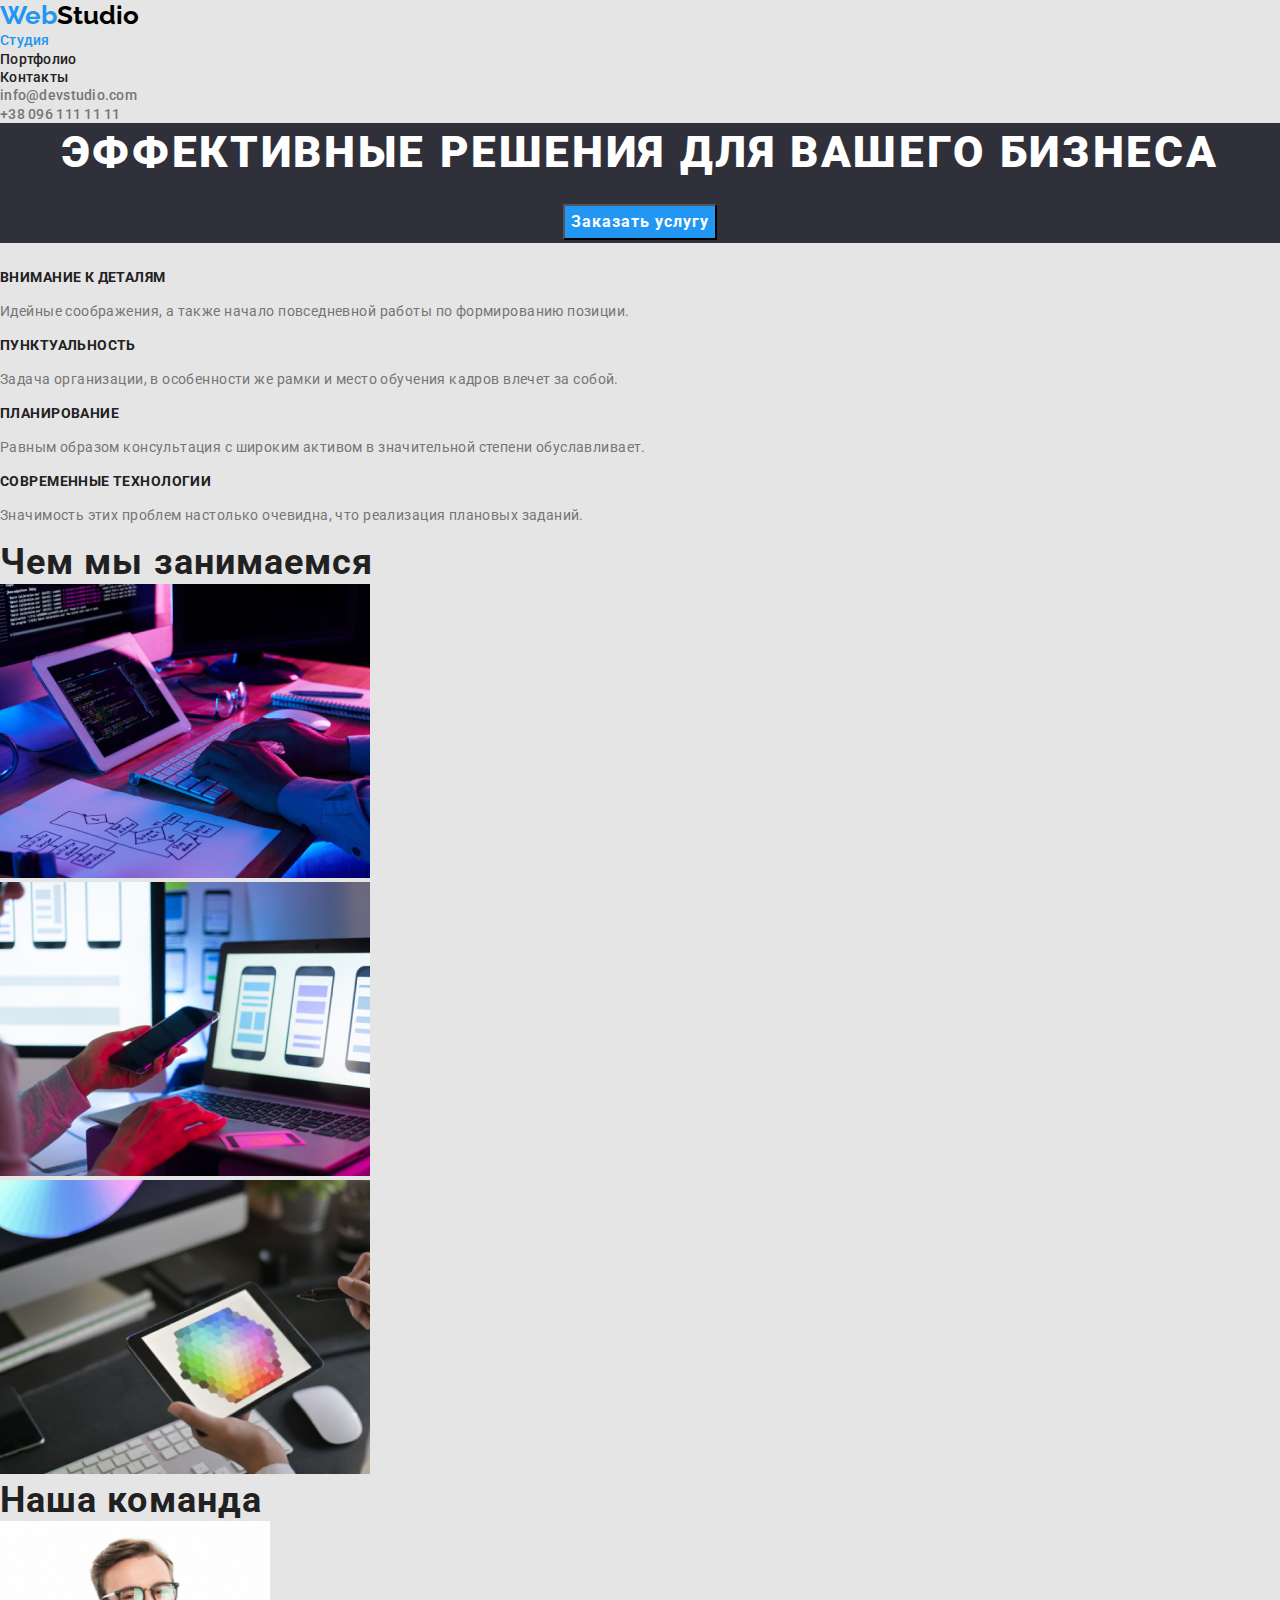
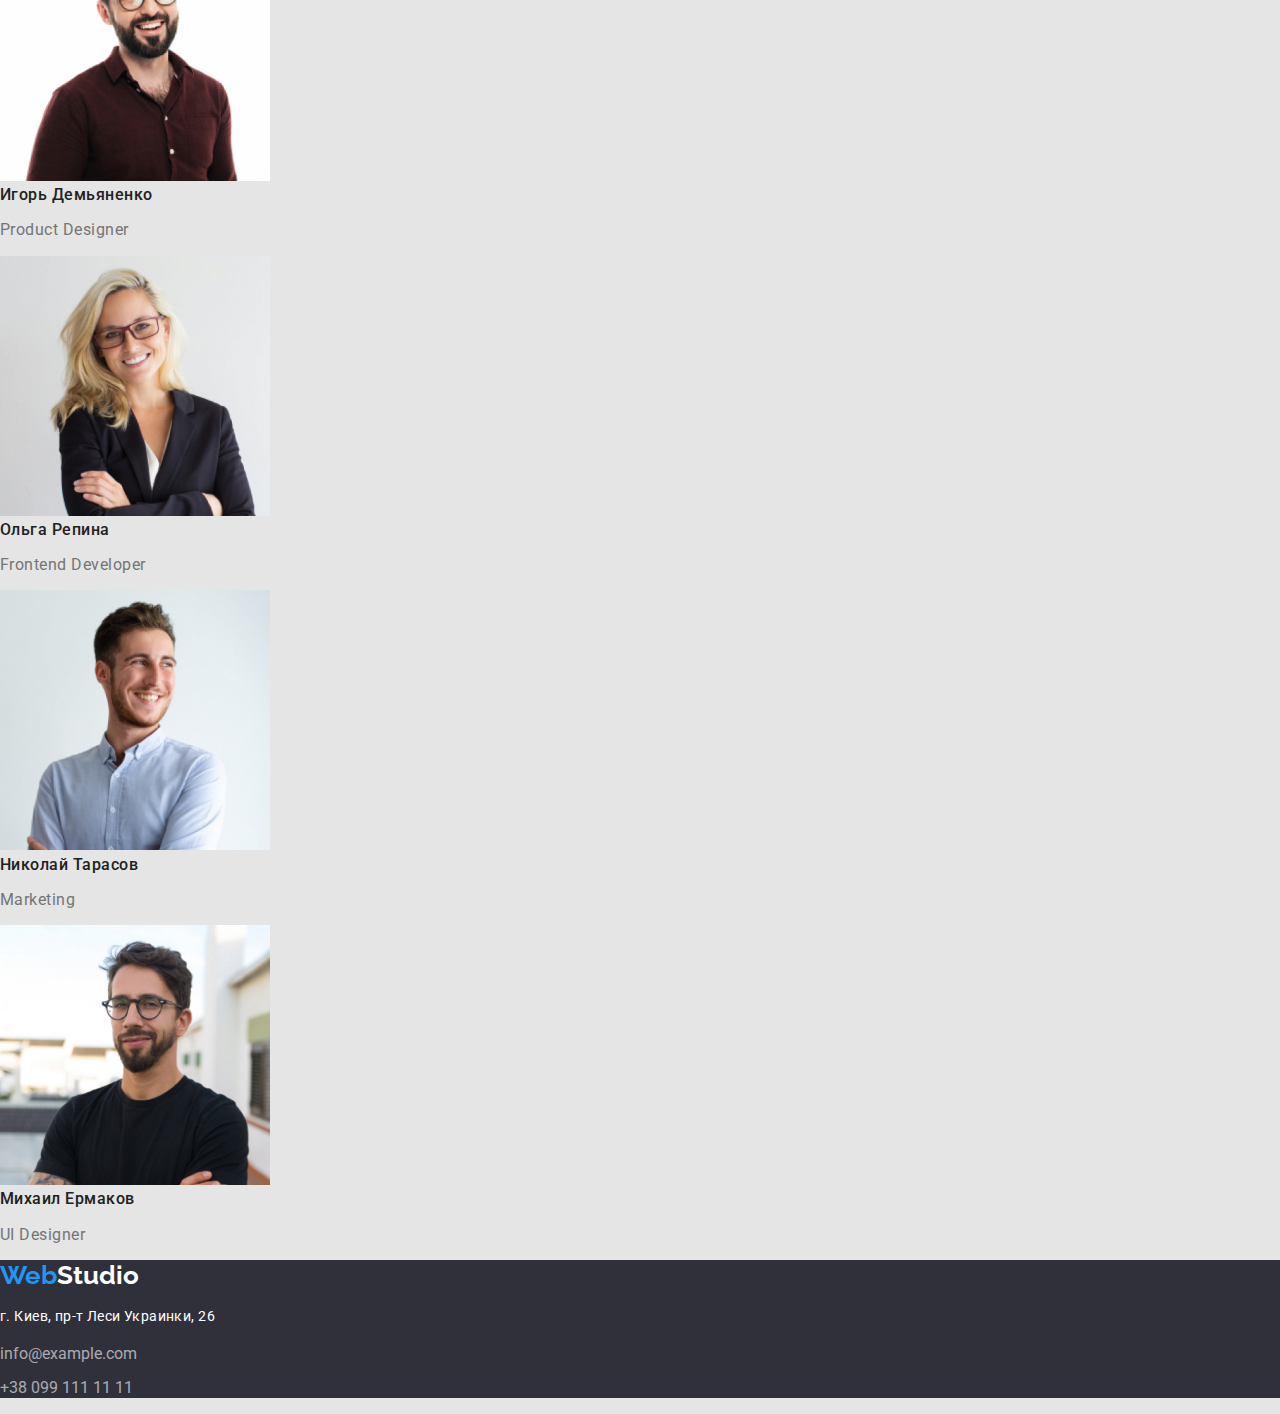
==== index.html @ 3e2ff29d "3-rd_task_start" ====
<!DOCTYPE html>
<html lang="ru">
<head>
    <meta charset="UTF-8">
    <meta name="viewport" content="width=device-width, initial-scale=1.0">
    <title>Студия</title>
    <link rel="stylesheet" href="https://cdnjs.cloudflare.com/ajax/libs/modern-normalize/1.0.0/modern-normalize.min.css">   
    <link rel="stylesheet" href="./css/style.css">
    <link rel="preconnect" href="https://fonts.gstatic.com">
    <link href="https://fonts.googleapis.com/css2?family=Raleway:wght@700&family=Roboto:wght@400;500;700;900&display=swap" rel="stylesheet">
</head>
<body>
    <header>
        <nav>
            <a  href="./index.html" class="icon">
                <span class="logo">Web</span>Studio
            </a>
            <ul class="nav">
                <li><a class="nav-link current" href="./index.html">Студия</a></li>
                <li><a class="nav-link" href="./portfolio.html">Портфолио</a></li>
                <li><a class="nav-link" href="">Контакты</a></li>
            </ul>
        </nav>
        <ul >
            <li><a class="contacts" href="mailto:info@devstudio.com">info@devstudio.com</a></li>    
            <li><a class="contacts" href="tel:+380961111111">+38 096 111 11 11</a></li>     
        </ul>
    </header>
    <div>
        <section class="hero">
            <h1 class="title-hero">Эффективные решения для вашего бизнеса</h1>
            <button class="button">Заказать услугу</button>
        </section>
    </div>
    <section>
        <!--Наши преимущества-->
        <h2 class="visually-hidden">Наши преимущества</h2>
        <ul>
            <li>
                <h3 class="head-advantages">Внимание к деталям</h3>
                <p class="advantages"> Идейные соображения, а также начало повседневной работы по формированию позиции.</p>
            </li>
            <li>
                <h3 class="head-advantages">Пунктуальность</h3>
                <p class="advantages">Задача организации, в особенности же рамки и место обучения кадров влечет за собой.</p>
            </li>
            <li>
                <h3 class="head-advantages">Планирование</h3>
                <p class="advantages">Равным образом консультация с широким активом в значительной степени обуславливает.</p>
            </li>
            <li>
                <h3 class="head-advantages">Современные технологии</h3>
                <p class="advantages">Значимость этих проблем настолько очевидна, что реализация плановых заданий.</p>
            </li>
        </ul>
    </section>
    <section>
        <h2 class="section-title">Чем мы занимаемся</h2>
        <ul>
            <li>
                <img src="./img/box-1.png" alt="Человек пишет программу на планшете" width="370"/>
            </li>
            <li>
                <img src="./img/box-2.png" alt="Работа с телефоном и планшетом" width="370"/>
            </li>
            <li>
                <img src="./img/box-3.png" alt="Человек выбирает нужный цвет на планшете" width="370"/>
            </li>
        </ul>
    </section>
    <section>
        <h2 class="section-title">Наша команда</h2>
            <ul>
                <li>
                    <img src="./img/team-card-1.jpg" alt="Фото мужчины" width="270"/>  
                    <h3 class="employee-name">Игорь Демьяненко</h3>
                    <p class="employee-job" lang="en">Product Designer</p>     
                </li>
                <li>
                    <img src="./img/team-card-2.jpg" alt="Фото женщины" width="270"/>  
                    <h3 class="employee-name">Ольга Репина</h3>
                    <p class="employee-job" lang="en">Frontend Developer</p>     
                </li>
                <li>
                    <img src="./img/team-card-3.jpg" alt="Фото мужчины" width="270"/>  
                    <h3 class="employee-name">Николай Тарасов</h3>
                    <p class="employee-job" lang="en">Marketing</p>     
                </li>
                <li>
                    <img src="./img/team-card-4.jpg" alt="Фото мужчины" width="270"/>  
                    <h3 class="employee-name">Михаил Ермаков</h3>
                    <p class="employee-job" lang="en">UI Designer</p>     
                </li>
            </ul>
    </section>
    <footer>
        <a  href="./index.html" class="icon">
            <span class="logo">Web</span>Studio
        </a>
        <address>
            <p class="address">г. Киев, пр-т Леси Украинки, 26 </p>
            <p class="footer-contacts">info@example.com</p>
            <p class="footer-contacts">+38 099 111 11 11 </p>
        </address>
    </footer>
</body> 
</html>
---- css/style.css ----
:root {
--primary-text-color: #757575;
--secondary-text-color: #212121;
--primary-background-color: #E5E5E5;
--secondary-background-color: #2F303A;
--accent-color: #2196F3;
--button-color: #fff;   
--icon-color: #000; 
}
body {
    background-color: var(--primary-background-color);
    color: var(--primary-text-color);
    font-family: 'Roboto', sans-serif;
}
a {
    text-decoration: none;
}
ul {
    list-style-type: none;
    margin: 0;
    padding-left: 0;
}
h1, h2, h3, h4, h5 {
    margin: 0;
}
.nav-link {
    font-family: Roboto;
    font-size: 14px;
    font-weight: 500;
    line-height: 1.14;
    letter-spacing: 0.02em;
    color: var(--secondary-text-color);
    
}

.nav .current {
    color: var(--accent-color);
}
.nav-link:hover, .contacts:hover, 
.nav-link:focus, .contacts:focus{
    color: var(--accent-color);
}
.icon {
    font-family: Raleway, sans-serif;;
    font-size: 26px;
    font-weight: 700;
    line-height: 1.2;
    color: var(--icon-color);
}
footer > .icon {
    color: var(--button-color);
}
footer {
    background-color: var(--secondary-background-color);
}

.logo {
    color: var(--accent-color);
}
.contacts {
    font-family: Roboto;
    font-size: 14px;   
    font-weight: 500;
    line-height: 1.14;
    letter-spacing: 0.02em;
    color: var(--primary-text-color);
}
.hero {
    background-color: var(--secondary-background-color);
    text-transform: uppercase;
    font-size: 44px;
    font-weight: 900;
    line-height: 1.36;
    letter-spacing: 0.06em;
    color: var(--button-color);
    text-align: center;
}
.title-hero {
    font-size: 44px;
    font-weight: 900;   
}
.button {
    background-color: var(--accent-color);
    font-size: 16px;
    font-weight: 700;
    line-height: 1.9;
    letter-spacing: 0.06em;
    text-align: center;
    color: var(--button-color);
}
.advantages {
    font-size: 14px;
    font-weight: 400;
    line-height: 1.7;
    letter-spacing: 0.03em;
}
.head-advantages {
    font-size: 14px;
    font-weight: 700;
    line-height: 1.14;
    letter-spacing: 0.03em;
    color: var(--secondary-text-color);
    text-transform: uppercase;
}
.section-title {
    font-size: 36px;
    font-weight: 700;
    line-height: 1.17;
    letter-spacing: 0.03em;
    color: var(--secondary-text-color);
}
.employee-name {
    font-size: 16px;
    font-weight: 500;
    line-height: 1.2;
    letter-spacing: 0.03em;
    color: var(--secondary-text-color);
}
.employee-job {
    font-size: 16px;
    line-height: 1.2;
    letter-spacing: 0.03em;
}
.address {
    font-size: 14px;
    font-weight: 400;
    font-style: normal;
    line-height: 1.7;
    letter-spacing: 0.03em;
    color: var(--button-color);
}
.footer-contacts {
    font-style: normal;
    color: rgba(255,255,255,0.6); 
}
.visually-hidden {
    visibility: hidden;
}
.button-filter {
    font-family: inherit;
    color: var(--secondary-text-color);
    background-color: var(--primary-background-color);
}
.button-filter:hover,
.button-filter:focus {
    background-color: var(--accent-color);
    color: var(--button-color);
}
.projects {
    font-size: 18px;
    font-weight: 700;
    line-height: 2;
    letter-spacing: 0.06em;
    text-align: left;
    color: var(--secondary-text-color);
}
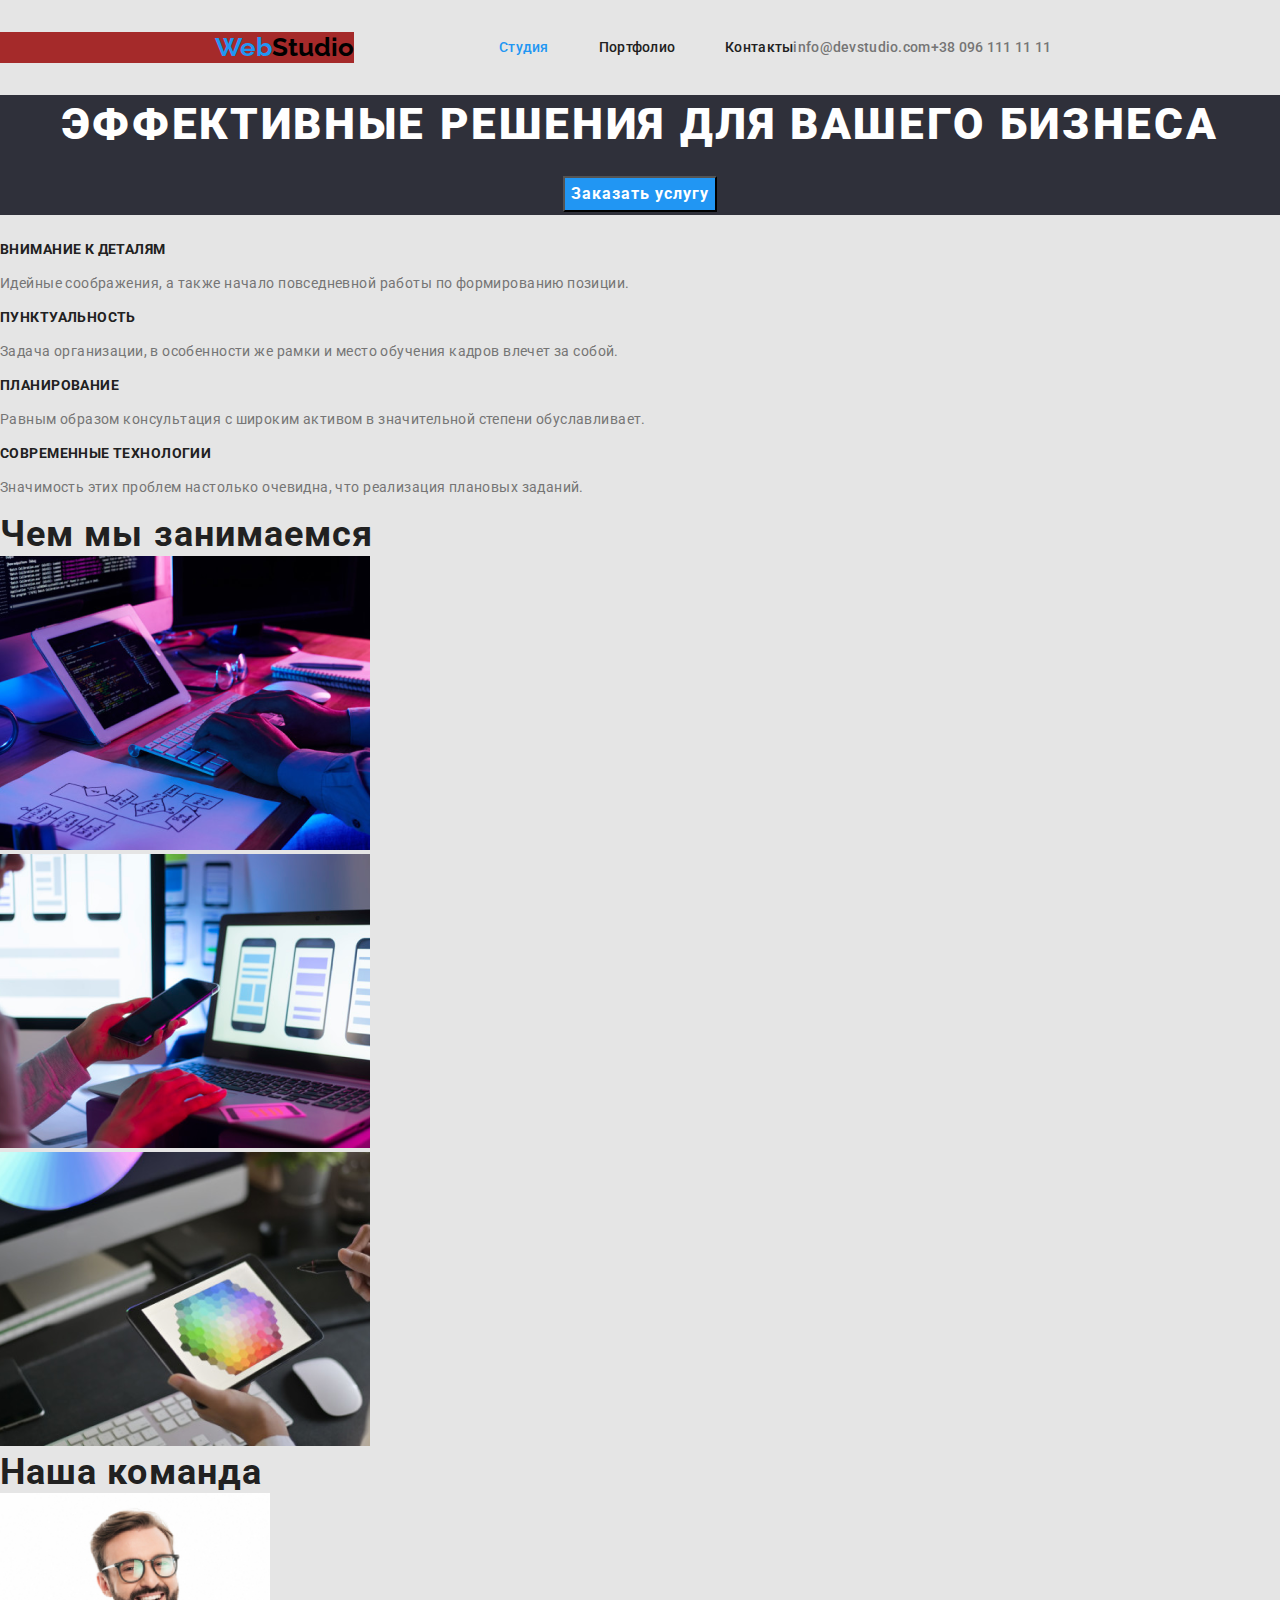
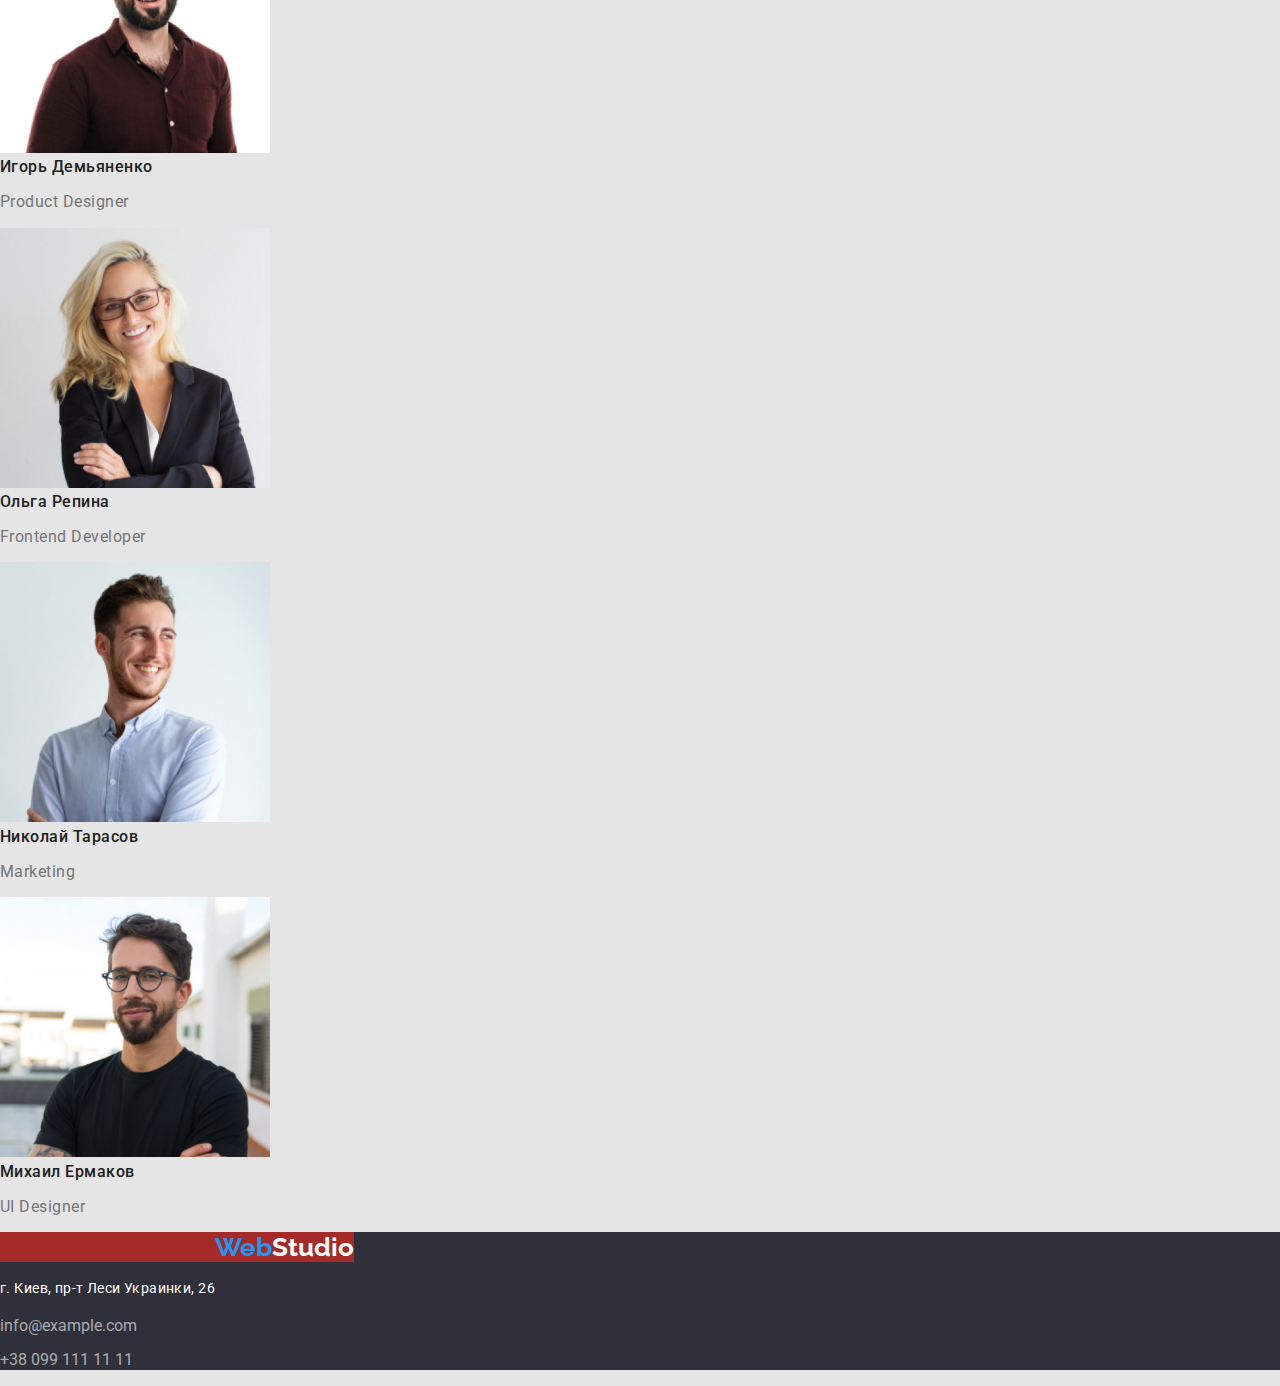
==== commit 0008b859: "it is late" ====
--- a/index.html
+++ b/index.html
@@ -10,28 +10,27 @@
     <link href="https://fonts.googleapis.com/css2?family=Raleway:wght@700&family=Roboto:wght@400;500;700;900&display=swap" rel="stylesheet">
 </head>
 <body>
-    <header>
-        <nav>
-            <a  href="./index.html" class="icon">
-                <span class="logo">Web</span>Studio
-            </a>
-            <ul class="nav">
-                <li><a class="nav-link current" href="./index.html">Студия</a></li>
-                <li><a class="nav-link" href="./portfolio.html">Портфолио</a></li>
-                <li><a class="nav-link" href="">Контакты</a></li>
-            </ul>
-        </nav>
-        <ul >
-            <li><a class="contacts" href="mailto:info@devstudio.com">info@devstudio.com</a></li>    
-            <li><a class="contacts" href="tel:+380961111111">+38 096 111 11 11</a></li>     
-        </ul>
-    </header>
-    <div>
+        <header>
+            <div class="container">
+                <nav>
+                    <a  href="./index.html" class="icon">
+                        <span class="logo">Web</span>Studio</a>
+                    <ul class="nav">
+                        <li><a class="nav-link current" href="./index.html">Студия</a></li>
+                        <li><a class="nav-link" href="./portfolio.html">Портфолио</a></li>
+                        <li><a class="nav-link" href="">Контакты</a></li>
+                    </ul>
+                <ul class="contacts">
+                    <li><a class="contact" href="mailto:info@devstudio.com">info@devstudio.com</a></li>    
+                    <li><a class="contact" href="tel:+380961111111">+38 096 111 11 11</a></li>     
+                </ul>
+               </nav>
+            </div>
+        </header>
         <section class="hero">
             <h1 class="title-hero">Эффективные решения для вашего бизнеса</h1>
             <button class="button">Заказать услугу</button>
         </section>
-    </div>
     <section>
         <!--Наши преимущества-->
         <h2 class="visually-hidden">Наши преимущества</h2>
--- a/css/style.css
+++ b/css/style.css
@@ -20,8 +20,36 @@
     margin: 0;
     padding-left: 0;
 }
+li {
+    margin: 0;  
+    padding: 0;
+}
 h1, h2, h3, h4, h5 {
     margin: 0;
+}
+nav {
+    display: flex;
+}
+.nav {
+    display: flex;
+    align-items: center;
+}
+.container {
+    display: flex;
+    width: 1600px;
+}  
+header {
+    display: flex;
+    padding-top: 32px;
+    padding-bottom: 32px;
+    align-items: center;
+    width: 1600px;
+}
+.container .contacts {
+    display: flex;
+    justify-content: flex-end;
+    align-items: center;
+
 }
 .nav-link {
     font-family: Roboto;
@@ -29,10 +57,16 @@
     font-weight: 500;
     line-height: 1.14;
     letter-spacing: 0.02em;
-    color: var(--secondary-text-color);
+    color: var(--secondary-text-color); 
     
 }
-
+.nav>li:first-child {
+    margin-left: 145px;
+}
+
+.nav>li:not(first-child) {
+    margin-left: 50px;
+}
 .nav .current {
     color: var(--accent-color);
 }
@@ -46,7 +80,16 @@
     font-weight: 700;
     line-height: 1.2;
     color: var(--icon-color);
-}
+    padding: 0%;
+    margin: 0%;
+    background-color: brown;
+}  
+
+/*.contacts>li:last-child {
+    margin-right: 215px;
+    margin-left: 50px;
+}  
+*/
 footer > .icon {
     color: var(--button-color);
 }
@@ -55,9 +98,14 @@
 }
 
 .logo {
+    
     color: var(--accent-color);
-}
-.contacts {
+    margin-top: 25px;
+    margin-left: 215px;
+    margin-bottom: 24px;
+
+}
+.contact {
     font-family: Roboto;
     font-size: 14px;   
     font-weight: 500;
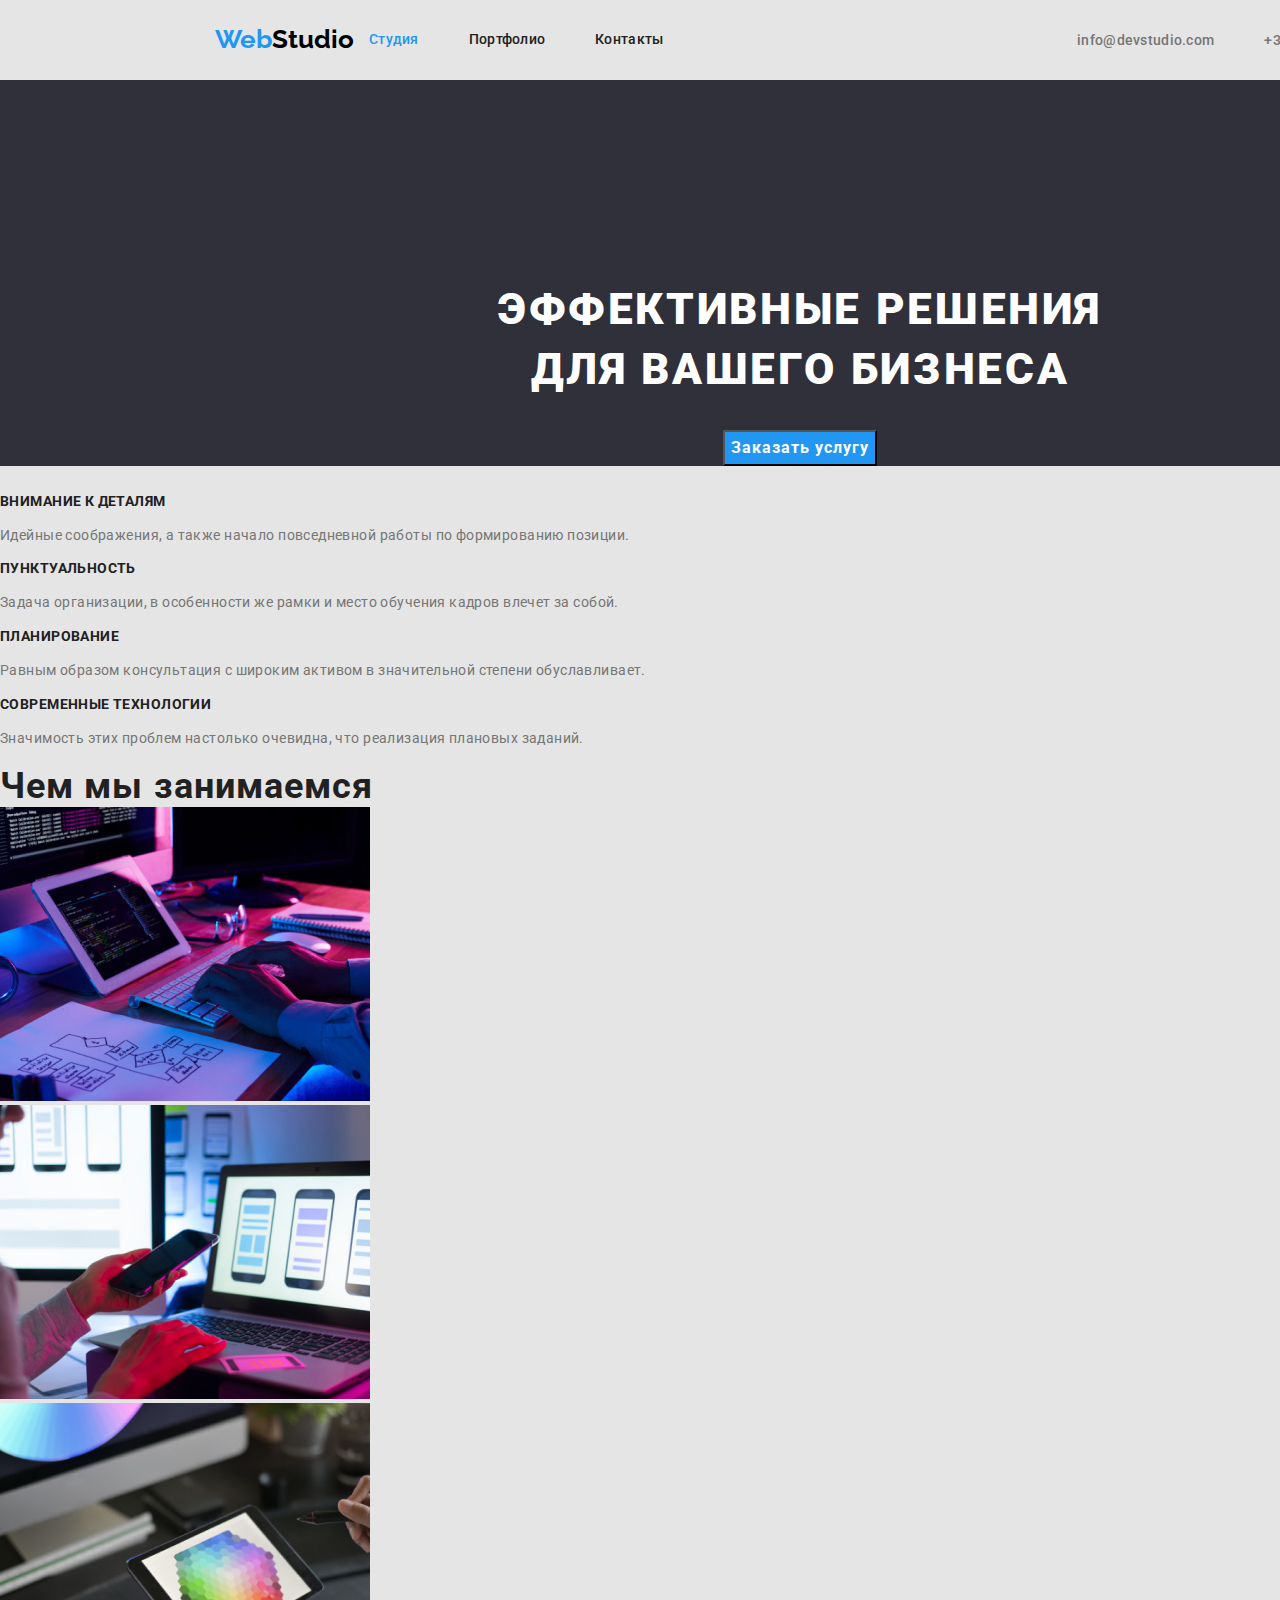
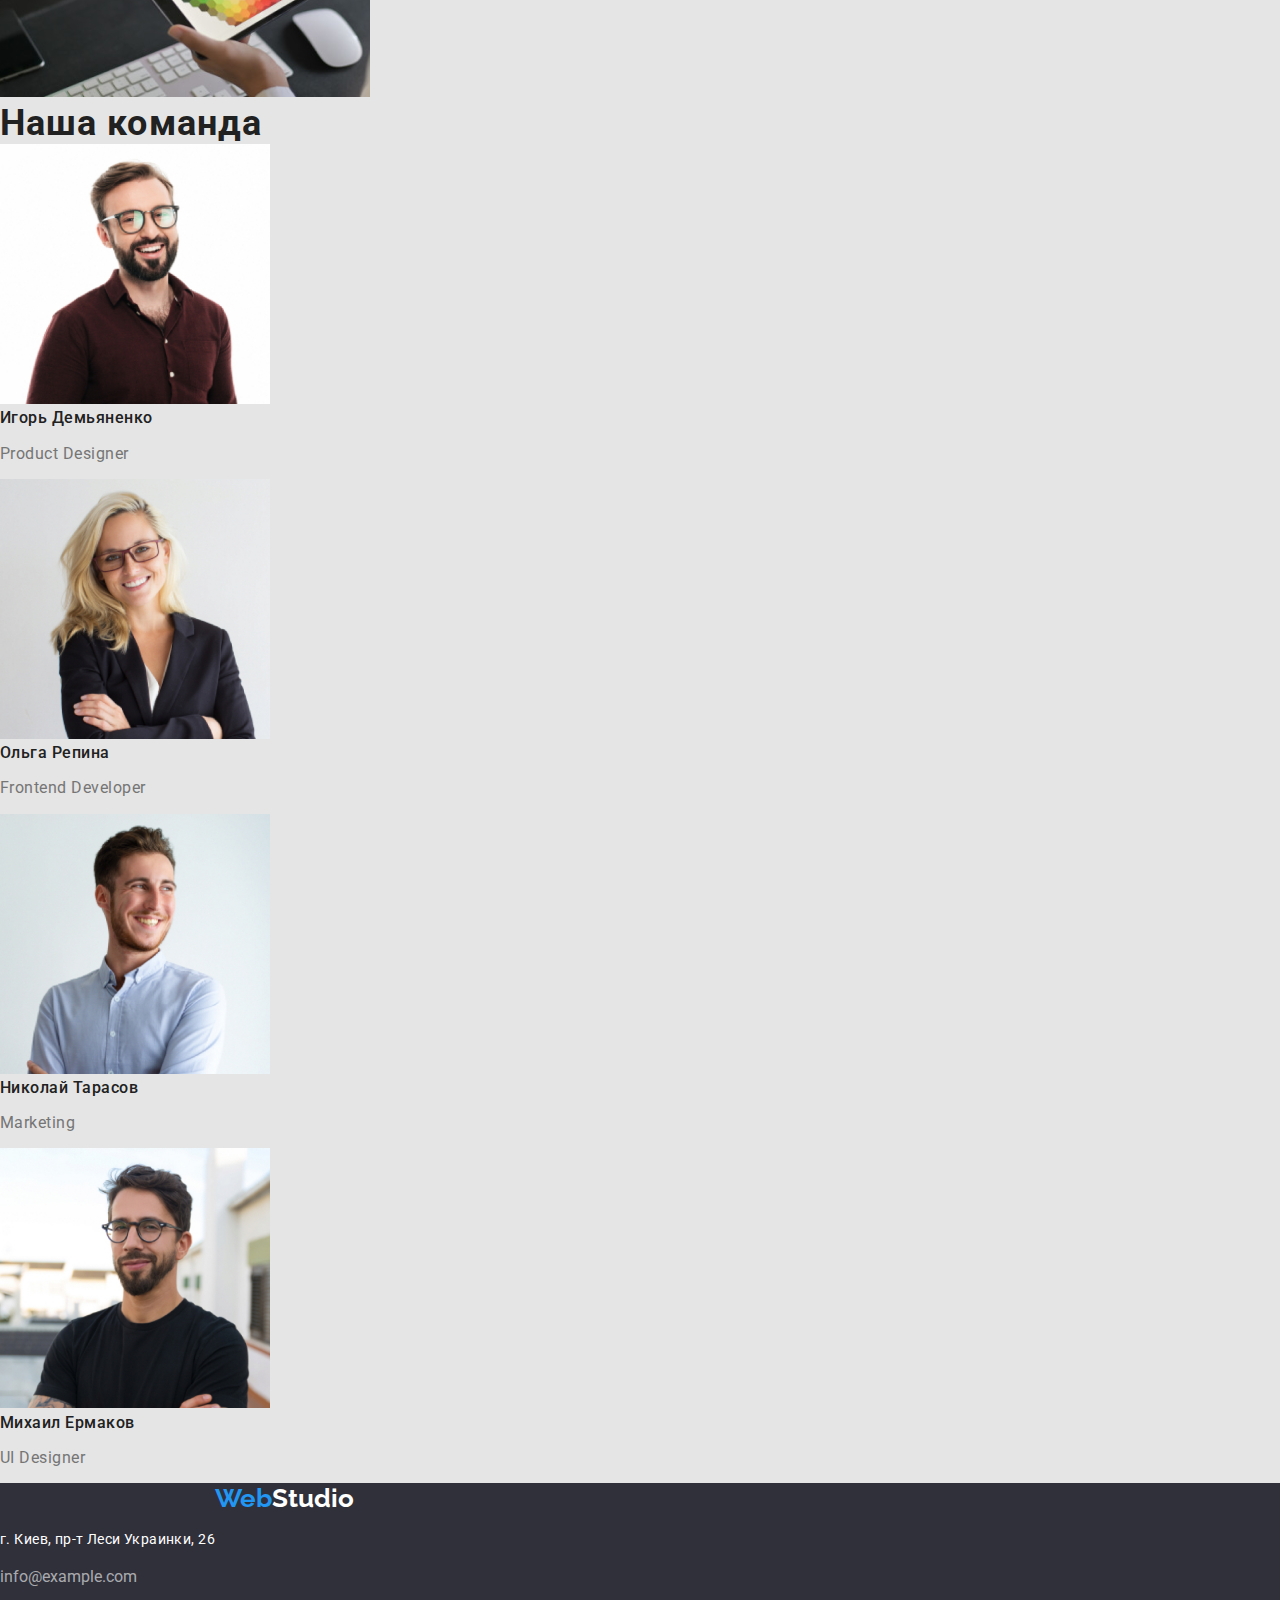
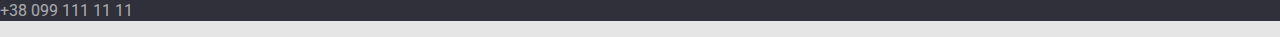
==== commit 5534260e: "sleep" ====
--- a/index.html
+++ b/index.html
@@ -20,15 +20,15 @@
                         <li><a class="nav-link" href="./portfolio.html">Портфолио</a></li>
                         <li><a class="nav-link" href="">Контакты</a></li>
                     </ul>
+                </nav>
                 <ul class="contacts">
                     <li><a class="contact" href="mailto:info@devstudio.com">info@devstudio.com</a></li>    
                     <li><a class="contact" href="tel:+380961111111">+38 096 111 11 11</a></li>     
                 </ul>
-               </nav>
             </div>
         </header>
         <section class="hero">
-            <h1 class="title-hero">Эффективные решения для вашего бизнеса</h1>
+            <h1 class="title-hero">Эффективные решения<br>для вашего бизнеса</h1>
             <button class="button">Заказать услугу</button>
         </section>
     <section>
--- a/css/style.css
+++ b/css/style.css
@@ -8,6 +8,7 @@
 --icon-color: #000; 
 }
 body {
+    width: 1600px;
     background-color: var(--primary-background-color);
     color: var(--primary-text-color);
     font-family: 'Roboto', sans-serif;
@@ -27,6 +28,12 @@
 h1, h2, h3, h4, h5 {
     margin: 0;
 }
+
+header {
+    display: flex;
+    align-items: center;
+    width: 1600px;
+}
 nav {
     display: flex;
 }
@@ -37,36 +44,33 @@
 .container {
     display: flex;
     width: 1600px;
+    align-items: center;
+    margin-right: 215px;
 }  
-header {
-    display: flex;
-    padding-top: 32px;
-    padding-bottom: 32px;
-    align-items: center;
-    width: 1600px;
-}
-.container .contacts {
-    display: flex;
-    justify-content: flex-end;
-    align-items: center;
-
+.contacts {
+    display: flex;
+    align-items: center;
+    margin-left: auto;
 }
 .nav-link {
+    display: flex;
     font-family: Roboto;
     font-size: 14px;
     font-weight: 500;
     line-height: 1.14;
     letter-spacing: 0.02em;
-    color: var(--secondary-text-color); 
-    
+    color: var(--secondary-text-color);
+    padding-top: 32px;
+    padding-bottom: 32px;
 }
 .nav>li:first-child {
-    margin-left: 145px;
+    margin-left: 15px;
 }
 
-.nav>li:not(first-child) {
+.nav>li:not(:first-child) {
     margin-left: 50px;
 }
+
 .nav .current {
     color: var(--accent-color);
 }
@@ -74,36 +78,21 @@
 .nav-link:focus, .contacts:focus{
     color: var(--accent-color);
 }
+.logo {
+    color: var(--accent-color);
+}
 .icon {
+    display: flex;
     font-family: Raleway, sans-serif;;
     font-size: 26px;
     font-weight: 700;
     line-height: 1.2;
     color: var(--icon-color);
-    padding: 0%;
-    margin: 0%;
-    background-color: brown;
+    align-items: center;
+    margin-left: 215px;
 }  
-
-/*.contacts>li:last-child {
-    margin-right: 215px;
+.contacts>li:last-child {
     margin-left: 50px;
-}  
-*/
-footer > .icon {
-    color: var(--button-color);
-}
-footer {
-    background-color: var(--secondary-background-color);
-}
-
-.logo {
-    
-    color: var(--accent-color);
-    margin-top: 25px;
-    margin-left: 215px;
-    margin-bottom: 24px;
-
 }
 .contact {
     font-family: Roboto;
@@ -121,13 +110,22 @@
     line-height: 1.36;
     letter-spacing: 0.06em;
     color: var(--button-color);
-    text-align: center;
+    /* text-align: center; */
 }
 .title-hero {
     font-size: 44px;
-    font-weight: 900;   
+    font-weight: 900;
+    text-align: center;
+    /* width: 696px; */
+    padding-top: 200px;
+    padding-bottom: 30px;
+    
+}
+button {
+    text-align: center;
 }
 .button {
+    display: block;
     background-color: var(--accent-color);
     font-size: 16px;
     font-weight: 700;
@@ -135,6 +133,7 @@
     letter-spacing: 0.06em;
     text-align: center;
     color: var(--button-color);
+    margin:0 auto;
 }
 .advantages {
     font-size: 14px;
@@ -201,4 +200,10 @@
     letter-spacing: 0.06em;
     text-align: left;
     color: var(--secondary-text-color);
+}
+footer > .icon {
+    color: var(--button-color);
+}
+footer {
+    background-color: var(--secondary-background-color);
 }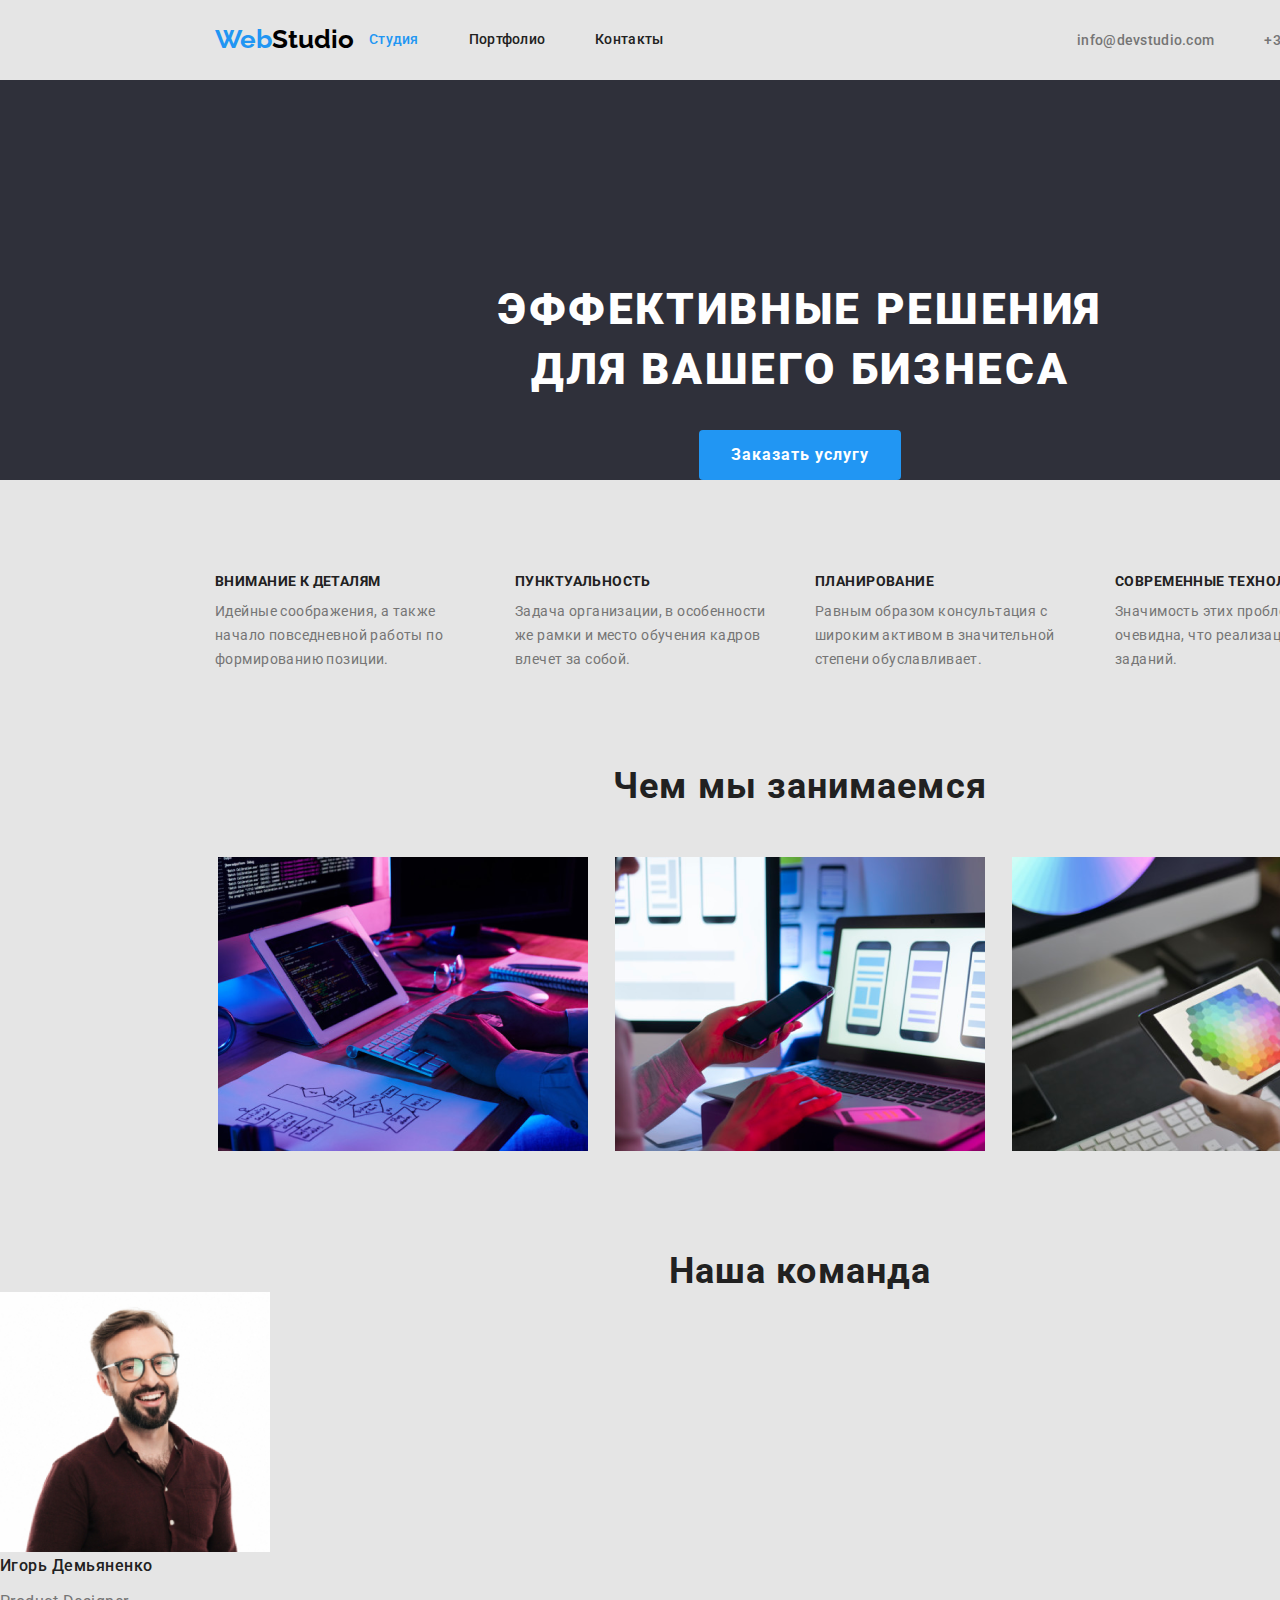
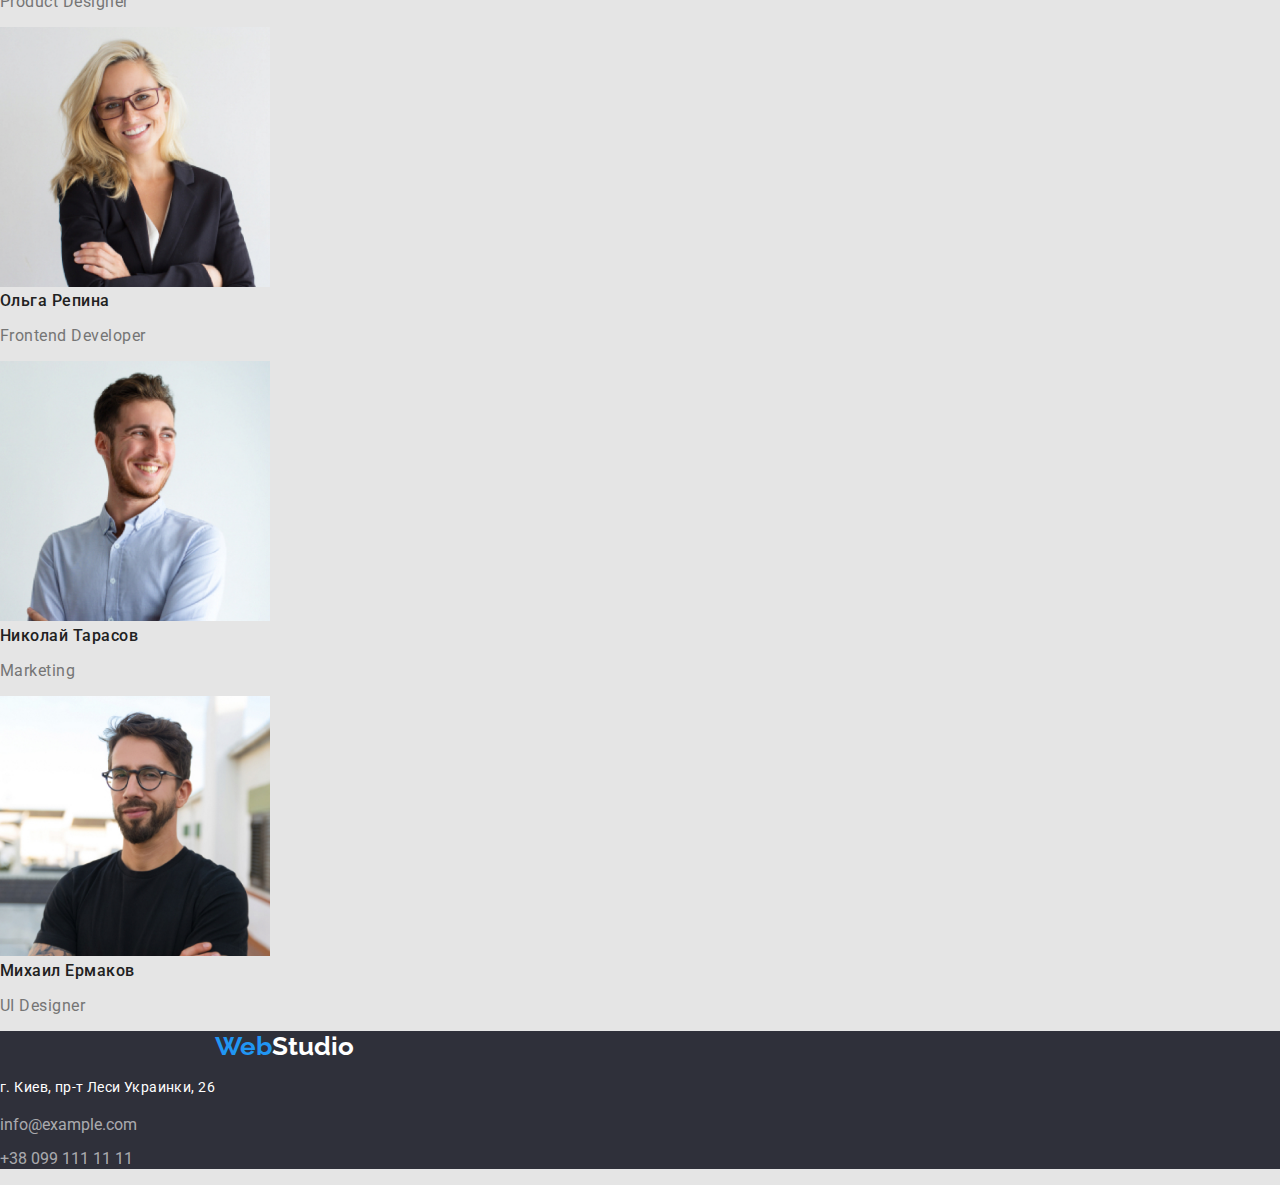
==== commit 23b1b67e: "sleep-again" ====
--- a/index.html
+++ b/index.html
@@ -34,20 +34,20 @@
     <section>
         <!--Наши преимущества-->
         <h2 class="visually-hidden">Наши преимущества</h2>
-        <ul>
-            <li>
+        <ul class="list-advantages">
+            <li class="desc-advantages">
                 <h3 class="head-advantages">Внимание к деталям</h3>
                 <p class="advantages"> Идейные соображения, а также начало повседневной работы по формированию позиции.</p>
             </li>
-            <li>
+            <li class="desc-advantages">
                 <h3 class="head-advantages">Пунктуальность</h3>
                 <p class="advantages">Задача организации, в особенности же рамки и место обучения кадров влечет за собой.</p>
             </li>
-            <li>
+            <li class="desc-advantages">
                 <h3 class="head-advantages">Планирование</h3>
                 <p class="advantages">Равным образом консультация с широким активом в значительной степени обуславливает.</p>
             </li>
-            <li>
+            <li class="desc-advantages">
                 <h3 class="head-advantages">Современные технологии</h3>
                 <p class="advantages">Значимость этих проблем настолько очевидна, что реализация плановых заданий.</p>
             </li>
@@ -55,7 +55,7 @@
     </section>
     <section>
         <h2 class="section-title">Чем мы занимаемся</h2>
-        <ul>
+        <ul class="list-work">
             <li>
                 <img src="./img/box-1.png" alt="Человек пишет программу на планшете" width="370"/>
             </li>
--- a/css/style.css
+++ b/css/style.css
@@ -70,7 +70,6 @@
 .nav>li:not(:first-child) {
     margin-left: 50px;
 }
-
 .nav .current {
     color: var(--accent-color);
 }
@@ -121,9 +120,9 @@
     padding-bottom: 30px;
     
 }
-button {
-    text-align: center;
-}
+/* button {
+    text-align: center;
+} */
 .button {
     display: block;
     background-color: var(--accent-color);
@@ -134,14 +133,29 @@
     text-align: center;
     color: var(--button-color);
     margin:0 auto;
+    padding: 10px 32px;
+    border: 2px;
+    border-radius: 4px;
+}
+.list-advantages {
+    display: flex;
+    margin-top: 94px;
+    margin-left:  215px;
+    /* justify-content: center; */
+}
+.desc-advantages {
+    padding-bottom: 0;
 }
 .advantages {
     font-size: 14px;
     font-weight: 400;
     line-height: 1.7;
     letter-spacing: 0.03em;
+    width: 270px;
+    margin: 0;
 }
 .head-advantages {
+    margin-bottom: 10px;
     font-size: 14px;
     font-weight: 700;
     line-height: 1.14;
@@ -149,12 +163,29 @@
     color: var(--secondary-text-color);
     text-transform: uppercase;
 }
+.list-advantages>li:not(:last-child) {
+    margin-right: 30px;
+}
+
 .section-title {
     font-size: 36px;
     font-weight: 700;
     line-height: 1.17;
     letter-spacing: 0.03em;
     color: var(--secondary-text-color);
+    text-align: center;
+    margin-top: 94px;
+}
+.list-work {
+    display: flex;
+    justify-content: center;
+    margin-top: 50px;
+}
+.list-work>li {
+    margin-right: 27px;
+}
+.list-work :last-child {
+    margin-right: 0;
 }
 .employee-name {
     font-size: 16px;
@@ -182,6 +213,7 @@
 }
 .visually-hidden {
     visibility: hidden;
+    height: 0;
 }
 .button-filter {
     font-family: inherit;
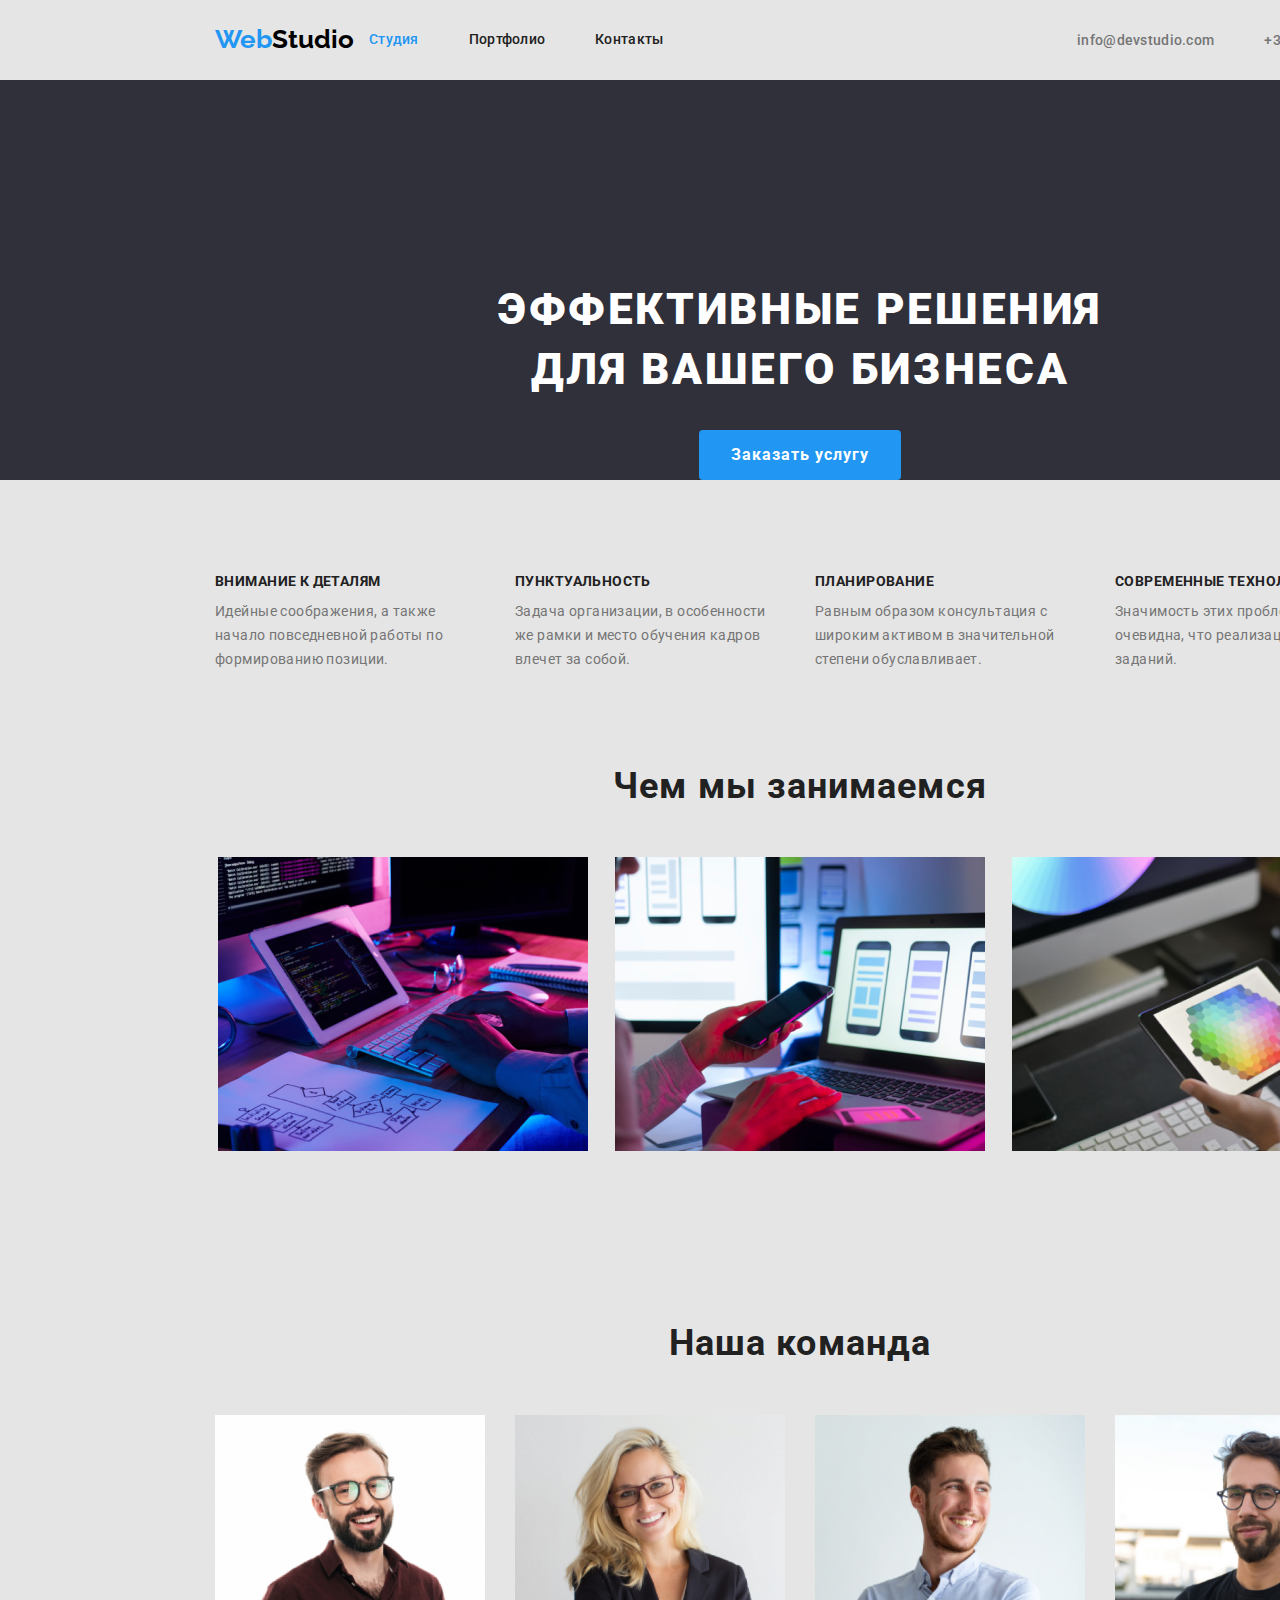
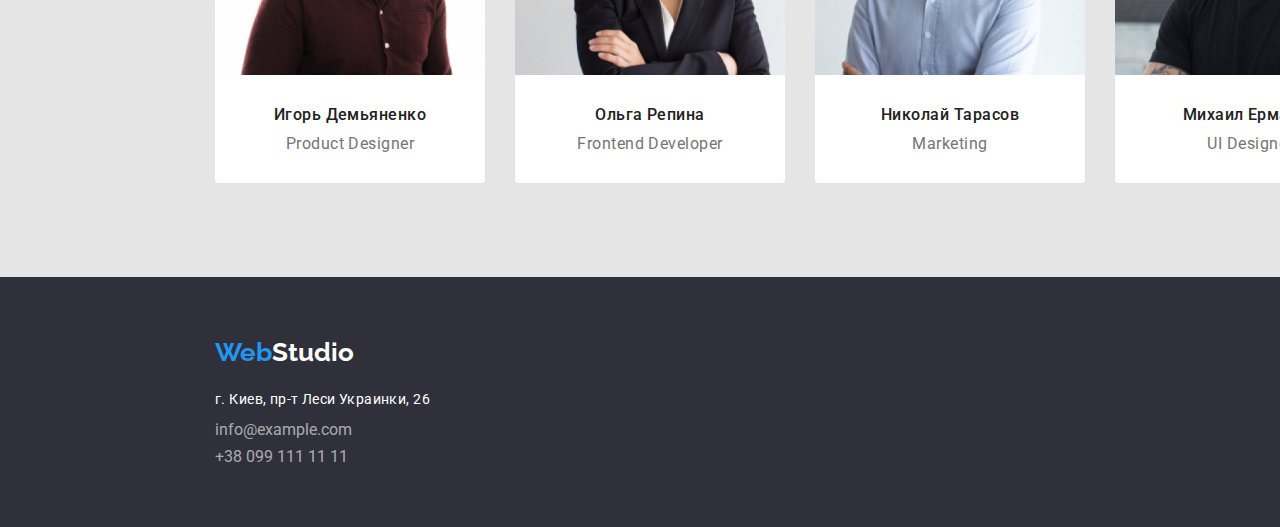
==== commit 1d67c503: "dezine-main" ====
--- a/index.html
+++ b/index.html
@@ -53,40 +53,40 @@
             </li>
         </ul>
     </section>
-    <section>
+    <section class="our-work">
         <h2 class="section-title">Чем мы занимаемся</h2>
         <ul class="list-work">
             <li>
-                <img src="./img/box-1.png" alt="Человек пишет программу на планшете" width="370"/>
+                <img class="work" src="./img/box-1.png" alt="Человек пишет программу на планшете" width="370"/>
             </li>
             <li>
-                <img src="./img/box-2.png" alt="Работа с телефоном и планшетом" width="370"/>
+                <img class="work" src="./img/box-2.png" alt="Работа с телефоном и планшетом" width="370"/>
             </li>
             <li>
-                <img src="./img/box-3.png" alt="Человек выбирает нужный цвет на планшете" width="370"/>
+                <img class="work" src="./img/box-3.png" alt="Человек выбирает нужный цвет на планшете" width="370"/>
             </li>
         </ul>
     </section>
-    <section>
-        <h2 class="section-title">Наша команда</h2>
-            <ul>
-                <li>
-                    <img src="./img/team-card-1.jpg" alt="Фото мужчины" width="270"/>  
+    <section class="our-team">
+        <h2 class="section-team">Наша команда</h2>
+            <ul class="all-team">
+                <li class="team-memeber">
+                    <img class="work" src="./img/team-card-1.jpg" alt="Фото мужчины" width="270"/>  
                     <h3 class="employee-name">Игорь Демьяненко</h3>
                     <p class="employee-job" lang="en">Product Designer</p>     
                 </li>
-                <li>
-                    <img src="./img/team-card-2.jpg" alt="Фото женщины" width="270"/>  
+                <li class="team-memeber">
+                    <img class="work" src="./img/team-card-2.jpg" alt="Фото женщины" width="270"/>  
                     <h3 class="employee-name">Ольга Репина</h3>
                     <p class="employee-job" lang="en">Frontend Developer</p>     
                 </li>
-                <li>
-                    <img src="./img/team-card-3.jpg" alt="Фото мужчины" width="270"/>  
+                <li class="team-memeber">
+                    <img class="work" src="./img/team-card-3.jpg" alt="Фото мужчины" width="270"/>  
                     <h3 class="employee-name">Николай Тарасов</h3>
                     <p class="employee-job" lang="en">Marketing</p>     
                 </li>
-                <li>
-                    <img src="./img/team-card-4.jpg" alt="Фото мужчины" width="270"/>  
+                <li class="team-memeber">
+                    <img class="work" src="./img/team-card-4.jpg" alt="Фото мужчины" width="270"/>  
                     <h3 class="employee-name">Михаил Ермаков</h3>
                     <p class="employee-job" lang="en">UI Designer</p>     
                 </li>
@@ -96,7 +96,7 @@
         <a  href="./index.html" class="icon">
             <span class="logo">Web</span>Studio
         </a>
-        <address>
+        <address class="full-address">
             <p class="address">г. Киев, пр-т Леси Украинки, 26 </p>
             <p class="footer-contacts">info@example.com</p>
             <p class="footer-contacts">+38 099 111 11 11 </p>
--- a/css/style.css
+++ b/css/style.css
@@ -6,6 +6,7 @@
 --accent-color: #2196F3;
 --button-color: #fff;   
 --icon-color: #000; 
+--team-color: #F5F4FA;
 }
 body {
     width: 1600px;
@@ -136,12 +137,12 @@
     padding: 10px 32px;
     border: 2px;
     border-radius: 4px;
+    cursor:pointer;
 }
 .list-advantages {
     display: flex;
     margin-top: 94px;
     margin-left:  215px;
-    /* justify-content: center; */
 }
 .desc-advantages {
     padding-bottom: 0;
@@ -165,8 +166,13 @@
 }
 .list-advantages>li:not(:last-child) {
     margin-right: 30px;
-}
-
+    margin-bottom: 94px;
+}
+.our-work{
+    display: block;
+    margin-bottom: 77px;
+    justify-content: center;
+}
 .section-title {
     font-size: 36px;
     font-weight: 700;
@@ -174,17 +180,52 @@
     letter-spacing: 0.03em;
     color: var(--secondary-text-color);
     text-align: center;
-    margin-top: 94px;
+}
+.our-team {
+    color: var(--team-color);
+}
+.section-team {
+    font-size: 36px;
+    font-weight: 700;
+    line-height: 1.17;
+    letter-spacing: 0.03em;
+    color: var(--secondary-text-color);
+    text-align: center;
+    padding-top: 94px;
+    padding-bottom: 50px;
+}
+.work {
+    display: block;
 }
 .list-work {
     display: flex;
+    margin-top: 50px;
     justify-content: center;
-    margin-top: 50px;
 }
 .list-work>li {
     margin-right: 27px;
 }
 .list-work :last-child {
+    margin-right: 0;
+}
+.all-team {
+    display: flex;
+    width: 1170px;
+    margin: auto;
+    /* justify-content: center; */
+}
+.all-team>li {
+    margin-right: 30px;
+}
+/* .team-member {
+    margin-right: 30px;
+} */
+.team-memeber {
+    background-color: var(--button-color);
+    border-radius: 0px 0px 4px 4px;
+    margin-bottom: 94px;
+}
+.all-team>li:last-child {
     margin-right: 0;
 }
 .employee-name {
@@ -193,12 +234,23 @@
     line-height: 1.2;
     letter-spacing: 0.03em;
     color: var(--secondary-text-color);
+    text-align: center;
+    margin-top: 30px;
 }
 .employee-job {
     font-size: 16px;
     line-height: 1.2;
     letter-spacing: 0.03em;
-}
+    text-align: center;
+    margin-top: 10px;
+    margin-bottom: 30px;
+    color: var(--primary-text-color);
+}
+/* .full-address {
+    display: flex;
+    flex-direction: column;
+    padding-left: 215px;
+} */
 .address {
     font-size: 14px;
     font-weight: 400;
@@ -206,14 +258,26 @@
     line-height: 1.7;
     letter-spacing: 0.03em;
     color: var(--button-color);
+    margin-top: 20px;
+    margin-bottom: 0;
+    padding-left: 215px;
 }
 .footer-contacts {
     font-style: normal;
-    color: rgba(255,255,255,0.6); 
+    color: rgba(255,255,255,0.6);
+    margin-top: 9px;
+    margin-bottom: 0;
+    padding-left: 215px;
+}
+.footer-contacts:last-child {
+    padding-bottom: 60px;
 }
 .visually-hidden {
-    visibility: hidden;
-    height: 0;
+    position: absolute;
+    clip: rect(0 0 0 0);
+    width: 1px;
+    height: 1px;
+    margin: -1px;
 }
 .button-filter {
     font-family: inherit;
@@ -235,6 +299,7 @@
 }
 footer > .icon {
     color: var(--button-color);
+    padding-top: 60px;
 }
 footer {
     background-color: var(--secondary-background-color);
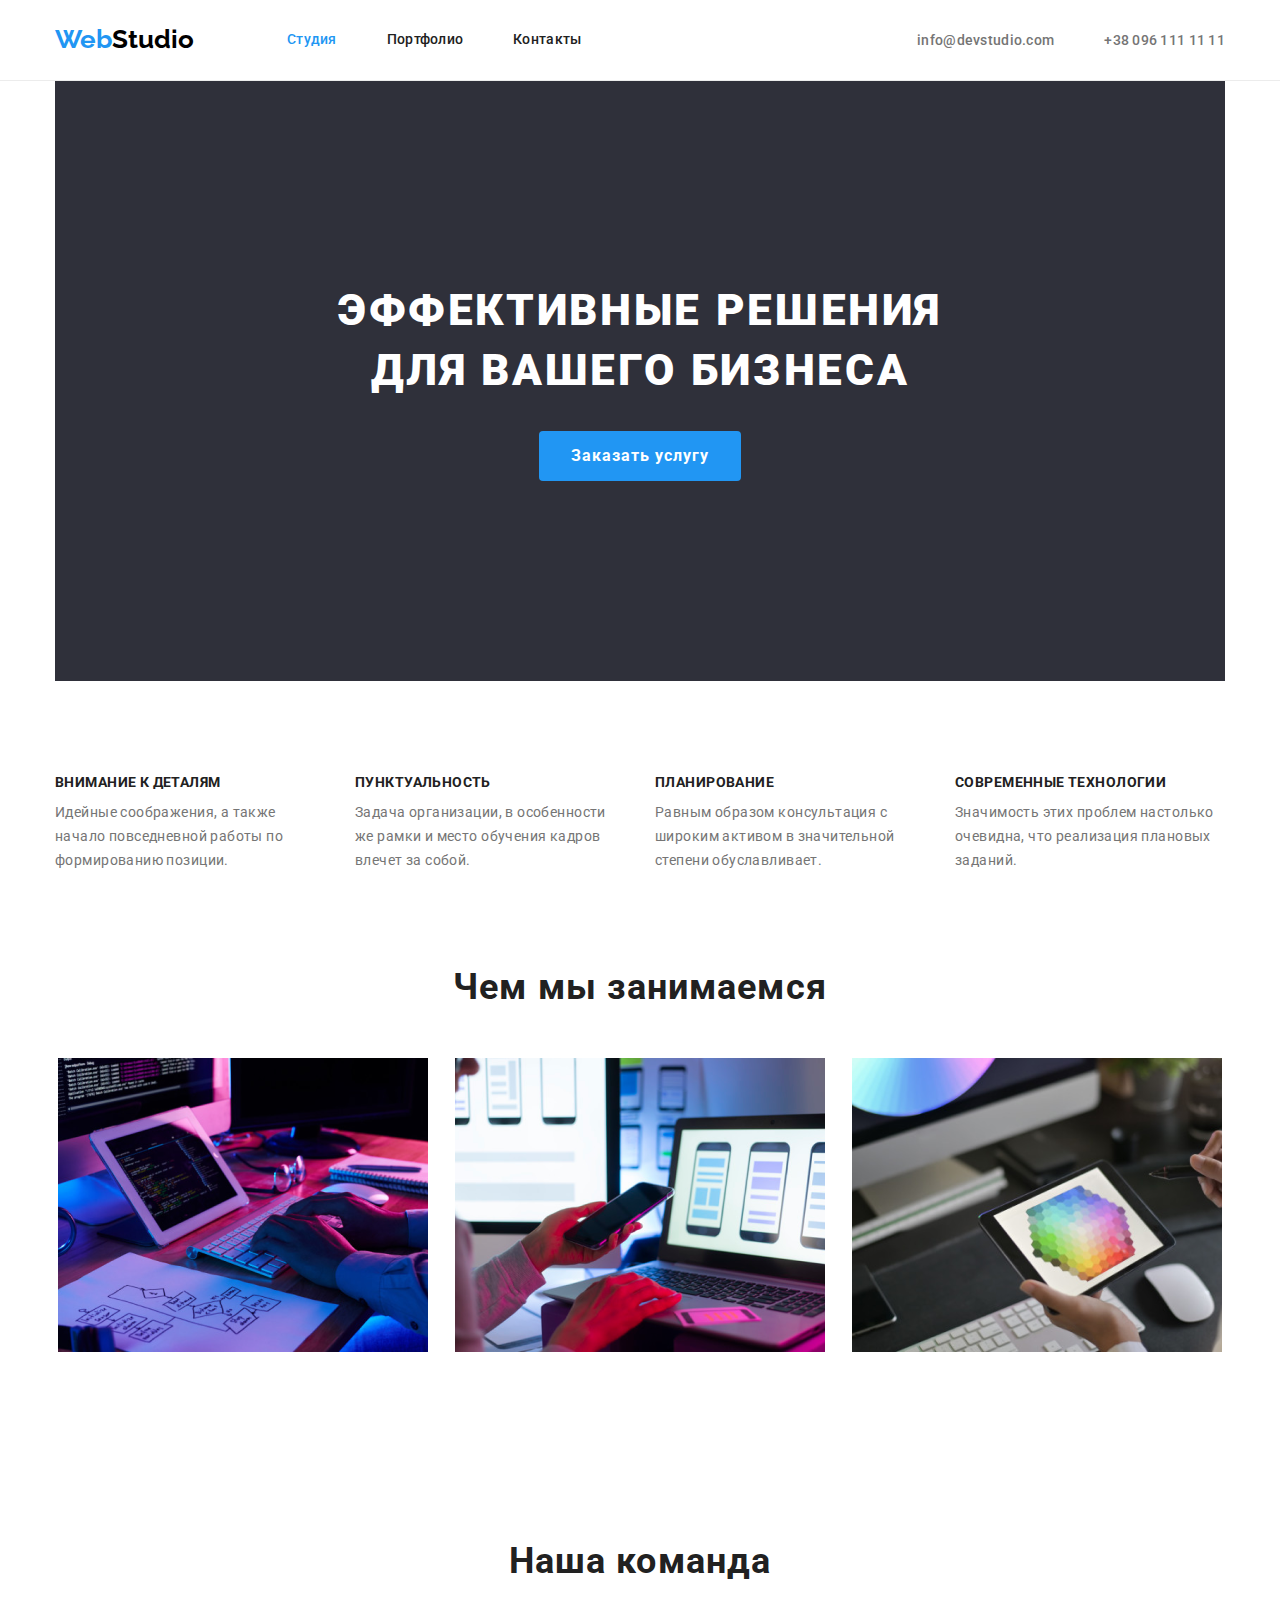
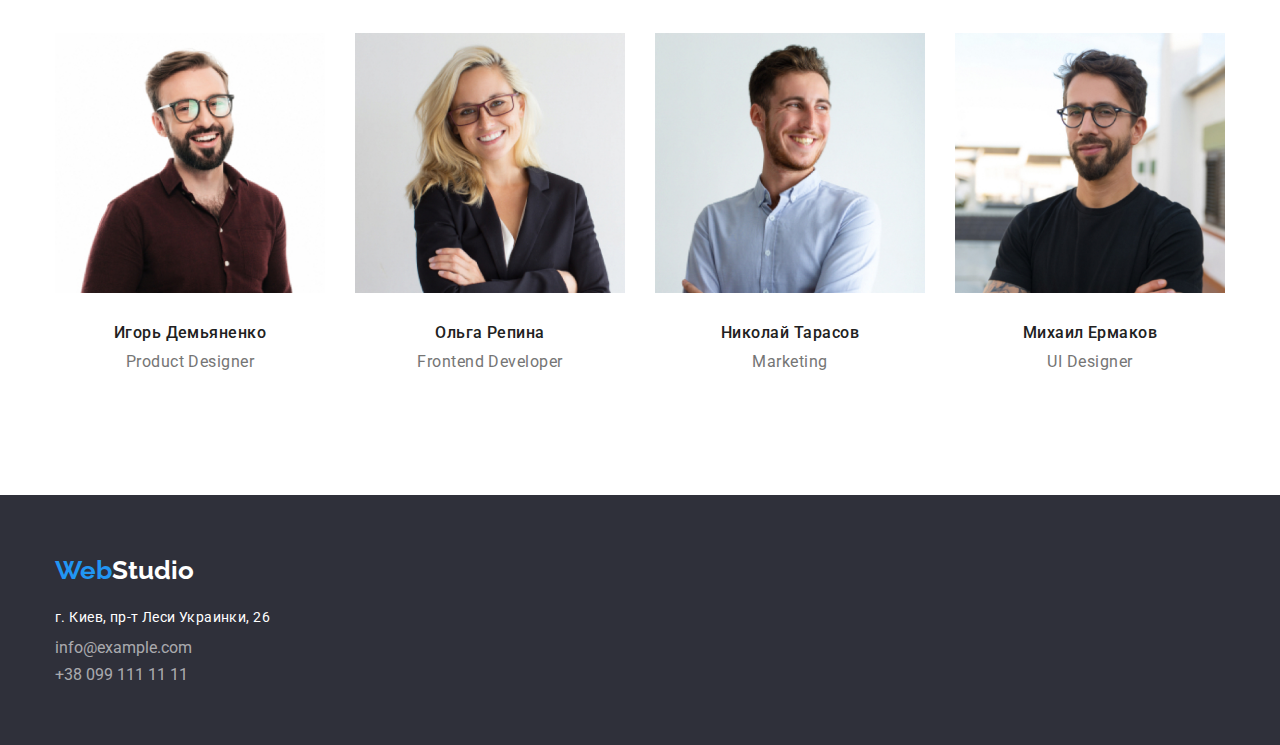
==== commit acc6bb97: "first save after checking" ====
--- a/index.html
+++ b/index.html
@@ -10,97 +10,109 @@
     <link href="https://fonts.googleapis.com/css2?family=Raleway:wght@700&family=Roboto:wght@400;500;700;900&display=swap" rel="stylesheet">
 </head>
 <body>
-        <header>
-            <div class="container">
-                <nav>
-                    <a  href="./index.html" class="icon">
-                        <span class="logo">Web</span>Studio</a>
-                    <ul class="nav">
-                        <li><a class="nav-link current" href="./index.html">Студия</a></li>
-                        <li><a class="nav-link" href="./portfolio.html">Портфолио</a></li>
-                        <li><a class="nav-link" href="">Контакты</a></li>
+    <header>
+        <div class="container header">
+            <nav>
+                <a  href="./index.html" class="icon">
+                    <span class="logo">Web</span>Studio</a>
+                <ul class="nav">
+                    <li><a class="nav-link current" href="./index.html">Студия</a></li>
+                    <li><a class="nav-link" href="./portfolio.html">Портфолио</a></li>
+                    <li><a class="nav-link" href="">Контакты</a></li>
+                </ul>
+            </nav>
+            <ul class="contacts">
+                <li><a class="contact" href="mailto:info@devstudio.com">info@devstudio.com</a></li>    
+                <li><a class="contact" href="tel:+380961111111">+38 096 111 11 11</a></li>     
+            </ul>
+        </div>
+    </header>
+    <main>
+        <div class="container">
+            <section class="hero">
+                <h1 class="title-hero">Эффективные решения<br>для вашего бизнеса</h1>
+                <button class="button">Заказать услугу</button>
+            </section>
+        </div>
+        <!--Наши преимущества-->
+        <div class="container">
+            <section class="our-advantages">
+                <h2 class="visually-hidden">Наши преимущества</h2>
+                <ul class="list-advantages">
+                    <li class="desc-advantages">
+                        <h3 class="head-advantages">Внимание к деталям</h3>
+                        <p class="advantages"> Идейные соображения, а также начало повседневной работы по формированию позиции.</p>
+                    </li>
+                    <li class="desc-advantages">
+                        <h3 class="head-advantages">Пунктуальность</h3>
+                        <p class="advantages">Задача организации, в особенности же рамки и место обучения кадров влечет за собой.</p>
+                    </li>
+                    <li class="desc-advantages">
+                        <h3 class="head-advantages">Планирование</h3>
+                        <p class="advantages">Равным образом консультация с широким активом в значительной степени обуславливает.</p>
+                    </li>
+                    <li class="desc-advantages">
+                        <h3 class="head-advantages">Современные технологии</h3>
+                        <p class="advantages">Значимость этих проблем настолько очевидна, что реализация плановых заданий.</p>
+                    </li>
+                </ul>
+            </section>
+        </div>
+        <div class="container">
+            <section class="our-work">
+                <h2 class="section-title">Чем мы занимаемся</h2>
+                <ul class="list-work">
+                    <li>
+                        <img class="work" src="./img/box-1.png" alt="Человек пишет программу на планшете" width="370"/>
+                    </li>
+                    <li>
+                        <img class="work" src="./img/box-2.png" alt="Работа с телефоном и планшетом" width="370"/>
+                    </li>
+                    <li>
+                        <img class="work" src="./img/box-3.png" alt="Человек выбирает нужный цвет на планшете" width="370"/>
+                    </li>
+                </ul>
+            </section>
+        </div>    
+        <div class="container">
+            <section class="our-team">
+                <h2 class="section-team">Наша команда</h2>
+                    <ul class="all-team">
+                        <li class="team-memeber">
+                            <img class="work" src="./img/team-card-1.jpg" alt="Фото мужчины" width="270"/>  
+                            <h3 class="employee-name">Игорь Демьяненко</h3>
+                            <p class="employee-job" lang="en">Product Designer</p>     
+                        </li>
+                        <li class="team-memeber">
+                            <img class="work" src="./img/team-card-2.jpg" alt="Фото женщины" width="270"/>  
+                            <h3 class="employee-name">Ольга Репина</h3>
+                            <p class="employee-job" lang="en">Frontend Developer</p>     
+                        </li>
+                        <li class="team-memeber">
+                            <img class="work" src="./img/team-card-3.jpg" alt="Фото мужчины" width="270"/>  
+                            <h3 class="employee-name">Николай Тарасов</h3>
+                            <p class="employee-job" lang="en">Marketing</p>     
+                        </li>
+                        <li class="team-memeber">
+                            <img class="work" src="./img/team-card-4.jpg" alt="Фото мужчины" width="270"/>  
+                            <h3 class="employee-name">Михаил Ермаков</h3>
+                            <p class="employee-job" lang="en">UI Designer</p>     
+                        </li>
                     </ul>
-                </nav>
-                <ul class="contacts">
-                    <li><a class="contact" href="mailto:info@devstudio.com">info@devstudio.com</a></li>    
-                    <li><a class="contact" href="tel:+380961111111">+38 096 111 11 11</a></li>     
-                </ul>
-            </div>
-        </header>
-        <section class="hero">
-            <h1 class="title-hero">Эффективные решения<br>для вашего бизнеса</h1>
-            <button class="button">Заказать услугу</button>
-        </section>
-    <section>
-        <!--Наши преимущества-->
-        <h2 class="visually-hidden">Наши преимущества</h2>
-        <ul class="list-advantages">
-            <li class="desc-advantages">
-                <h3 class="head-advantages">Внимание к деталям</h3>
-                <p class="advantages"> Идейные соображения, а также начало повседневной работы по формированию позиции.</p>
-            </li>
-            <li class="desc-advantages">
-                <h3 class="head-advantages">Пунктуальность</h3>
-                <p class="advantages">Задача организации, в особенности же рамки и место обучения кадров влечет за собой.</p>
-            </li>
-            <li class="desc-advantages">
-                <h3 class="head-advantages">Планирование</h3>
-                <p class="advantages">Равным образом консультация с широким активом в значительной степени обуславливает.</p>
-            </li>
-            <li class="desc-advantages">
-                <h3 class="head-advantages">Современные технологии</h3>
-                <p class="advantages">Значимость этих проблем настолько очевидна, что реализация плановых заданий.</p>
-            </li>
-        </ul>
-    </section>
-    <section class="our-work">
-        <h2 class="section-title">Чем мы занимаемся</h2>
-        <ul class="list-work">
-            <li>
-                <img class="work" src="./img/box-1.png" alt="Человек пишет программу на планшете" width="370"/>
-            </li>
-            <li>
-                <img class="work" src="./img/box-2.png" alt="Работа с телефоном и планшетом" width="370"/>
-            </li>
-            <li>
-                <img class="work" src="./img/box-3.png" alt="Человек выбирает нужный цвет на планшете" width="370"/>
-            </li>
-        </ul>
-    </section>
-    <section class="our-team">
-        <h2 class="section-team">Наша команда</h2>
-            <ul class="all-team">
-                <li class="team-memeber">
-                    <img class="work" src="./img/team-card-1.jpg" alt="Фото мужчины" width="270"/>  
-                    <h3 class="employee-name">Игорь Демьяненко</h3>
-                    <p class="employee-job" lang="en">Product Designer</p>     
-                </li>
-                <li class="team-memeber">
-                    <img class="work" src="./img/team-card-2.jpg" alt="Фото женщины" width="270"/>  
-                    <h3 class="employee-name">Ольга Репина</h3>
-                    <p class="employee-job" lang="en">Frontend Developer</p>     
-                </li>
-                <li class="team-memeber">
-                    <img class="work" src="./img/team-card-3.jpg" alt="Фото мужчины" width="270"/>  
-                    <h3 class="employee-name">Николай Тарасов</h3>
-                    <p class="employee-job" lang="en">Marketing</p>     
-                </li>
-                <li class="team-memeber">
-                    <img class="work" src="./img/team-card-4.jpg" alt="Фото мужчины" width="270"/>  
-                    <h3 class="employee-name">Михаил Ермаков</h3>
-                    <p class="employee-job" lang="en">UI Designer</p>     
-                </li>
-            </ul>
-    </section>
+            </section>
+        </div>    
+    </main>
     <footer>
-        <a  href="./index.html" class="icon">
-            <span class="logo">Web</span>Studio
-        </a>
-        <address class="full-address">
-            <p class="address">г. Киев, пр-т Леси Украинки, 26 </p>
-            <p class="footer-contacts">info@example.com</p>
-            <p class="footer-contacts">+38 099 111 11 11 </p>
-        </address>
+        <div class="container">
+            <a  href="./index.html" class="icon">
+                <span class="logo">Web</span>Studio
+            </a>
+            <address class="full-address">
+                <p class="address">г. Киев, пр-т Леси Украинки, 26 </p>
+                <p class="footer-contacts">info@example.com</p>
+                <p class="footer-contacts">+38 099 111 11 11 </p>
+            </address>
+        </div>
     </footer>
 </body> 
 </html>--- a/css/style.css
+++ b/css/style.css
@@ -1,306 +1,349 @@
 :root {
---primary-text-color: #757575;
---secondary-text-color: #212121;
---primary-background-color: #E5E5E5;
---secondary-background-color: #2F303A;
---accent-color: #2196F3;
---button-color: #fff;   
---icon-color: #000; 
---team-color: #F5F4FA;
-}
-body {
-    width: 1600px;
-    background-color: var(--primary-background-color);
-    color: var(--primary-text-color);
-    font-family: 'Roboto', sans-serif;
-}
-a {
-    text-decoration: none;
-}
-ul {
-    list-style-type: none;
-    margin: 0;
-    padding-left: 0;
-}
-li {
-    margin: 0;  
-    padding: 0;
-}
-h1, h2, h3, h4, h5 {
-    margin: 0;
-}
+    --primary-text-color: #757575;
+    --secondary-text-color: #212121;
+    --primary-background-color: #E5E5E5;
+    --secondary-background-color: #2F303A;
+    --accent-color: #2196F3;
+    --third-background-color: #fff;   
+    --icon-color: #000; 
+    --team-color: #F5F4FA;
+    }
+    body {
+        
+        background-color: var(--primary-background-color);
+        color: var(--primary-text-color);
+        font-family: 'Roboto', sans-serif;
+    }
+    a {
+        text-decoration: none;
+    }
+    ul {
+        list-style-type: none;
+        margin: 0;
+        padding-left: 0;
+    }
+    li {
+        margin: 0;  
+        padding: 0;
+    }
+    h1, h2, h3, h4, h5 {
+        margin: 0;
+    }
+    header {
+        /* display: flex; */
+        align-items: center;
+        border-bottom: 1px solid #ECECEC;
+        background-color: var(--third-background-color);
+        /* flex-direction: row; */
+    }
+    nav {
+        display: flex;
+    }
+    .nav {
+        display: flex;
+        align-items: center;
+    }
+    .container {
+        width: 1200px;
+        padding-left: 15px;
+        padding-right: 15px;
+        margin-left: auto;
+        margin-right: auto;
+    }
+    .contacts {
+        display: flex;
+        align-items: center;
+        margin-left: auto;
+    }
+    .nav-link {
+        display: flex;
+        font-family: Roboto;
+        font-size: 14px;
+        font-weight: 500;
+        line-height: 1.14;
+        letter-spacing: 0.02em;
+        color: var(--secondary-text-color);
+        padding-top: 32px;
+        padding-bottom: 32px;
+    }
+    .header {
+        display: flex;
+    }
+    .nav>li:first-child {
+        margin-left: 93px;
+    }
+    
+    .nav>li:not(:first-child) {
+        margin-left: 50px;
+    }
+    .nav .current {
+        color: var(--accent-color);
+    }
+    .nav-link:hover, .contacts:hover, 
+    .nav-link:focus, .contacts:focus{
+        color: var(--accent-color);
+    }
+    .logo {
+        color: var(--accent-color);
+    }
+    .icon {
+        display: flex;
+        font-family: Raleway, sans-serif;;
+        font-size: 26px;
+        font-weight: 700;
+        line-height: 1.2;
+        color: var(--icon-color);
+        align-items: center;
+    }  
+    .contacts>li:last-child {
+        margin-left: 50px;
+    }
+    .contact {
+        font-family: Roboto;
+        font-size: 14px;   
+        font-weight: 500;
+        line-height: 1.14;
+        letter-spacing: 0.02em;
+        color: var(--primary-text-color);
+    }
+    .hero {
+        background-color: var(--secondary-background-color);
+        text-transform: uppercase;
+        font-size: 44px;
+        font-weight: 900;
+        line-height: 1.36;
+        letter-spacing: 0.06em;
+        /* display: block; */
+        padding-top: 200px;
+        padding-bottom: 200px;
+        margin-bottom: 94px;
+    }
+    .title-hero {
+        /* display: block; */
+        /* flex-direction: column; */
+        font-size: 44px;
+        font-weight: 900;
+        text-align: center;
+        /* padding-top: 200px; */
+        padding-bottom: 30px;
+        color: var(--third-background-color);
+        
+    }
+    .button {
+        display: block;
+        background-color: var(--accent-color);
+        font-size: 16px;
+        font-weight: 700;
+        line-height: 1.9;
+        letter-spacing: 0.06em;
+        text-align: center;
+        color: var(--third-background-color);
+        margin:0 auto;
+        padding: 10px 32px;
+        border: 2px;
+        border-radius: 4px;
+        cursor:pointer;
+    }
+    .list-advantages {
+        display: flex;
+    }
+    .desc-advantages {
+        padding-bottom: 0;
+    }
+    .advantages {
+        font-size: 14px;
+        font-weight: 400;
+        line-height: 1.7;
+        letter-spacing: 0.03em;
+        width: 270px;
+        margin: 0;
+    }
+    .head-advantages {
+        margin-bottom: 10px;
+        font-size: 14px;
+        font-weight: 700;
+        line-height: 1.14;
+        letter-spacing: 0.03em;
+        color: var(--secondary-text-color);
+        text-transform: uppercase;
+    }
+    .list-advantages>li:not(:last-child) {
+        margin-right: 30px;
+    }
+    .our-advantages {
+        margin-bottom: 94px;
+    }
+    .our-work{
+        display: block;
+        margin-bottom: 94px;
+        justify-content: center;
+    }
+    .section-title {
+        font-size: 36px;
+        font-weight: 700;
+        line-height: 1.17;
+        letter-spacing: 0.03em;
+        color: var(--secondary-text-color);
+        text-align: center;
+    }
+    .our-team {
+        color: var(--team-color);
+        padding-top: 94px;
+        padding-bottom: 94px;
+    }
+    .section-team {
+        font-size: 36px;
+        font-weight: 700;
+        line-height: 1.17;
+        letter-spacing: 0.03em;
+        color: var(--secondary-text-color);
+        text-align: center;
+        padding-bottom: 50px;
+    }
+    .work {
+        display: block;
+    }
+    .list-work {
+        display: flex;
+        margin-top: 50px;
+        justify-content: center;
+    }
+    .list-work>li {
+        margin-right: 27px;
+    }
+    .list-work :last-child {
+        margin-right: 0;
+    }
+    .all-team {
+        display: flex;
+        margin: auto;
+    }
+    .all-team>li {
+        margin-right: 30px;
+    }
+    .team-memeber {
+        background-color: var(--third-background-color);
+        border-radius: 0px 0px 4px 4px;
+        
+    }
+    .all-team>li:last-child {
+        margin-right: 0;
+    }
+    .employee-name {
+        font-size: 16px;
+        font-weight: 500;
+        line-height: 1.2;
+        letter-spacing: 0.03em;
+        color: var(--secondary-text-color);
+        text-align: center;
+        margin-top: 30px;
+    }
+    .employee-job {
+        font-size: 16px;
+        line-height: 1.2;
+        letter-spacing: 0.03em;
+        text-align: center;
+        margin-top: 10px;
+        margin-bottom: 30px;
+        color: var(--primary-text-color);
+    }
+   
+    .visually-hidden {
+        position: absolute;
+        clip: rect(0 0 0 0);
+        width: 1px;
+        height: 1px;
+        margin: -1px;
+    }
+    main {
+        /* display: flex;
+        width: 1600px; */
+        background-color: var(--third-background-color);
+    }
+    .main {
+        display: block;
+        margin-top: 94px;
+        width: 1170px;
+    }
+    .filter {
+        /* display: block; */
+        text-align: center;
+        margin-bottom: 50px;
+    }
+    .list-filter {
+        display: inline-block;
+        flex-direction: row;
+    }
+    .button-filter {
+        font-family: inherit;
+        color: var(--secondary-text-color);
+        cursor:pointer;
+        margin-right: 8px;
+        height: 38px;
+    }
+    .button-filter:hover,
+    .button-filter:focus {
+        background-color: var(--accent-color);
+        color: var(--third-background-color);
+    }
+    button {
+        outline: none;
+        border: none;
+        background-color: var(--third-background-color); 
+        
+    }
+    .projects {
+        font-size: 18px;
+        font-weight: 700;
+        line-height: 2;
+        letter-spacing: 0.06em;
+        text-align: left;
+        color: var(--secondary-text-color);
+        margin-bottom: 4px;
+    }
+    .all-portfolio {
+        display: flex;
+        flex-wrap: wrap;
+        justify-content: space-between;
+    }
+    .one-work {
+        background: #FFFFFF;
+        border: 1px solid #EEEEEE;
+        margin-bottom: 30px;
+    }
+    .projects-item {
+        padding: 20px 24px;
+    }
+    .projects-description {
+        margin: 0;
+    }
+    .img-advertisment {
+        display: block;
+    }
+    .address {
+        display: block;
+        font-size: 14px;
+        font-weight: 400;
+        font-style: normal;
+        line-height: 1.7;
+        letter-spacing: 0.03em;
+        color: var(--third-background-color);
+        margin-top: 20px;
+        margin-bottom: 0;
+    }
+    .footer-contacts {
+        font-style: normal;
+        color: rgba(255,255,255,0.6);
+        margin-top: 9px;
+        margin-bottom: 0;
 
-header {
-    display: flex;
-    align-items: center;
-    width: 1600px;
-}
-nav {
-    display: flex;
-}
-.nav {
-    display: flex;
-    align-items: center;
-}
-.container {
-    display: flex;
-    width: 1600px;
-    align-items: center;
-    margin-right: 215px;
-}  
-.contacts {
-    display: flex;
-    align-items: center;
-    margin-left: auto;
-}
-.nav-link {
-    display: flex;
-    font-family: Roboto;
-    font-size: 14px;
-    font-weight: 500;
-    line-height: 1.14;
-    letter-spacing: 0.02em;
-    color: var(--secondary-text-color);
-    padding-top: 32px;
-    padding-bottom: 32px;
-}
-.nav>li:first-child {
-    margin-left: 15px;
-}
-
-.nav>li:not(:first-child) {
-    margin-left: 50px;
-}
-.nav .current {
-    color: var(--accent-color);
-}
-.nav-link:hover, .contacts:hover, 
-.nav-link:focus, .contacts:focus{
-    color: var(--accent-color);
-}
-.logo {
-    color: var(--accent-color);
-}
-.icon {
-    display: flex;
-    font-family: Raleway, sans-serif;;
-    font-size: 26px;
-    font-weight: 700;
-    line-height: 1.2;
-    color: var(--icon-color);
-    align-items: center;
-    margin-left: 215px;
-}  
-.contacts>li:last-child {
-    margin-left: 50px;
-}
-.contact {
-    font-family: Roboto;
-    font-size: 14px;   
-    font-weight: 500;
-    line-height: 1.14;
-    letter-spacing: 0.02em;
-    color: var(--primary-text-color);
-}
-.hero {
-    background-color: var(--secondary-background-color);
-    text-transform: uppercase;
-    font-size: 44px;
-    font-weight: 900;
-    line-height: 1.36;
-    letter-spacing: 0.06em;
-    color: var(--button-color);
-    /* text-align: center; */
-}
-.title-hero {
-    font-size: 44px;
-    font-weight: 900;
-    text-align: center;
-    /* width: 696px; */
-    padding-top: 200px;
-    padding-bottom: 30px;
-    
-}
-/* button {
-    text-align: center;
-} */
-.button {
-    display: block;
-    background-color: var(--accent-color);
-    font-size: 16px;
-    font-weight: 700;
-    line-height: 1.9;
-    letter-spacing: 0.06em;
-    text-align: center;
-    color: var(--button-color);
-    margin:0 auto;
-    padding: 10px 32px;
-    border: 2px;
-    border-radius: 4px;
-    cursor:pointer;
-}
-.list-advantages {
-    display: flex;
-    margin-top: 94px;
-    margin-left:  215px;
-}
-.desc-advantages {
-    padding-bottom: 0;
-}
-.advantages {
-    font-size: 14px;
-    font-weight: 400;
-    line-height: 1.7;
-    letter-spacing: 0.03em;
-    width: 270px;
-    margin: 0;
-}
-.head-advantages {
-    margin-bottom: 10px;
-    font-size: 14px;
-    font-weight: 700;
-    line-height: 1.14;
-    letter-spacing: 0.03em;
-    color: var(--secondary-text-color);
-    text-transform: uppercase;
-}
-.list-advantages>li:not(:last-child) {
-    margin-right: 30px;
-    margin-bottom: 94px;
-}
-.our-work{
-    display: block;
-    margin-bottom: 77px;
-    justify-content: center;
-}
-.section-title {
-    font-size: 36px;
-    font-weight: 700;
-    line-height: 1.17;
-    letter-spacing: 0.03em;
-    color: var(--secondary-text-color);
-    text-align: center;
-}
-.our-team {
-    color: var(--team-color);
-}
-.section-team {
-    font-size: 36px;
-    font-weight: 700;
-    line-height: 1.17;
-    letter-spacing: 0.03em;
-    color: var(--secondary-text-color);
-    text-align: center;
-    padding-top: 94px;
-    padding-bottom: 50px;
-}
-.work {
-    display: block;
-}
-.list-work {
-    display: flex;
-    margin-top: 50px;
-    justify-content: center;
-}
-.list-work>li {
-    margin-right: 27px;
-}
-.list-work :last-child {
-    margin-right: 0;
-}
-.all-team {
-    display: flex;
-    width: 1170px;
-    margin: auto;
-    /* justify-content: center; */
-}
-.all-team>li {
-    margin-right: 30px;
-}
-/* .team-member {
-    margin-right: 30px;
-} */
-.team-memeber {
-    background-color: var(--button-color);
-    border-radius: 0px 0px 4px 4px;
-    margin-bottom: 94px;
-}
-.all-team>li:last-child {
-    margin-right: 0;
-}
-.employee-name {
-    font-size: 16px;
-    font-weight: 500;
-    line-height: 1.2;
-    letter-spacing: 0.03em;
-    color: var(--secondary-text-color);
-    text-align: center;
-    margin-top: 30px;
-}
-.employee-job {
-    font-size: 16px;
-    line-height: 1.2;
-    letter-spacing: 0.03em;
-    text-align: center;
-    margin-top: 10px;
-    margin-bottom: 30px;
-    color: var(--primary-text-color);
-}
-/* .full-address {
-    display: flex;
-    flex-direction: column;
-    padding-left: 215px;
-} */
-.address {
-    font-size: 14px;
-    font-weight: 400;
-    font-style: normal;
-    line-height: 1.7;
-    letter-spacing: 0.03em;
-    color: var(--button-color);
-    margin-top: 20px;
-    margin-bottom: 0;
-    padding-left: 215px;
-}
-.footer-contacts {
-    font-style: normal;
-    color: rgba(255,255,255,0.6);
-    margin-top: 9px;
-    margin-bottom: 0;
-    padding-left: 215px;
-}
-.footer-contacts:last-child {
-    padding-bottom: 60px;
-}
-.visually-hidden {
-    position: absolute;
-    clip: rect(0 0 0 0);
-    width: 1px;
-    height: 1px;
-    margin: -1px;
-}
-.button-filter {
-    font-family: inherit;
-    color: var(--secondary-text-color);
-    background-color: var(--primary-background-color);
-}
-.button-filter:hover,
-.button-filter:focus {
-    background-color: var(--accent-color);
-    color: var(--button-color);
-}
-.projects {
-    font-size: 18px;
-    font-weight: 700;
-    line-height: 2;
-    letter-spacing: 0.06em;
-    text-align: left;
-    color: var(--secondary-text-color);
-}
-footer > .icon {
-    color: var(--button-color);
-    padding-top: 60px;
-}
-footer {
-    background-color: var(--secondary-background-color);
-}+    }
+    footer  .icon {
+        color: var(--third-background-color);
+        padding-top: 60px;
+    }
+    footer {
+        background-color: var(--secondary-background-color);
+        display: block;
+        padding-bottom: 60px;
+    }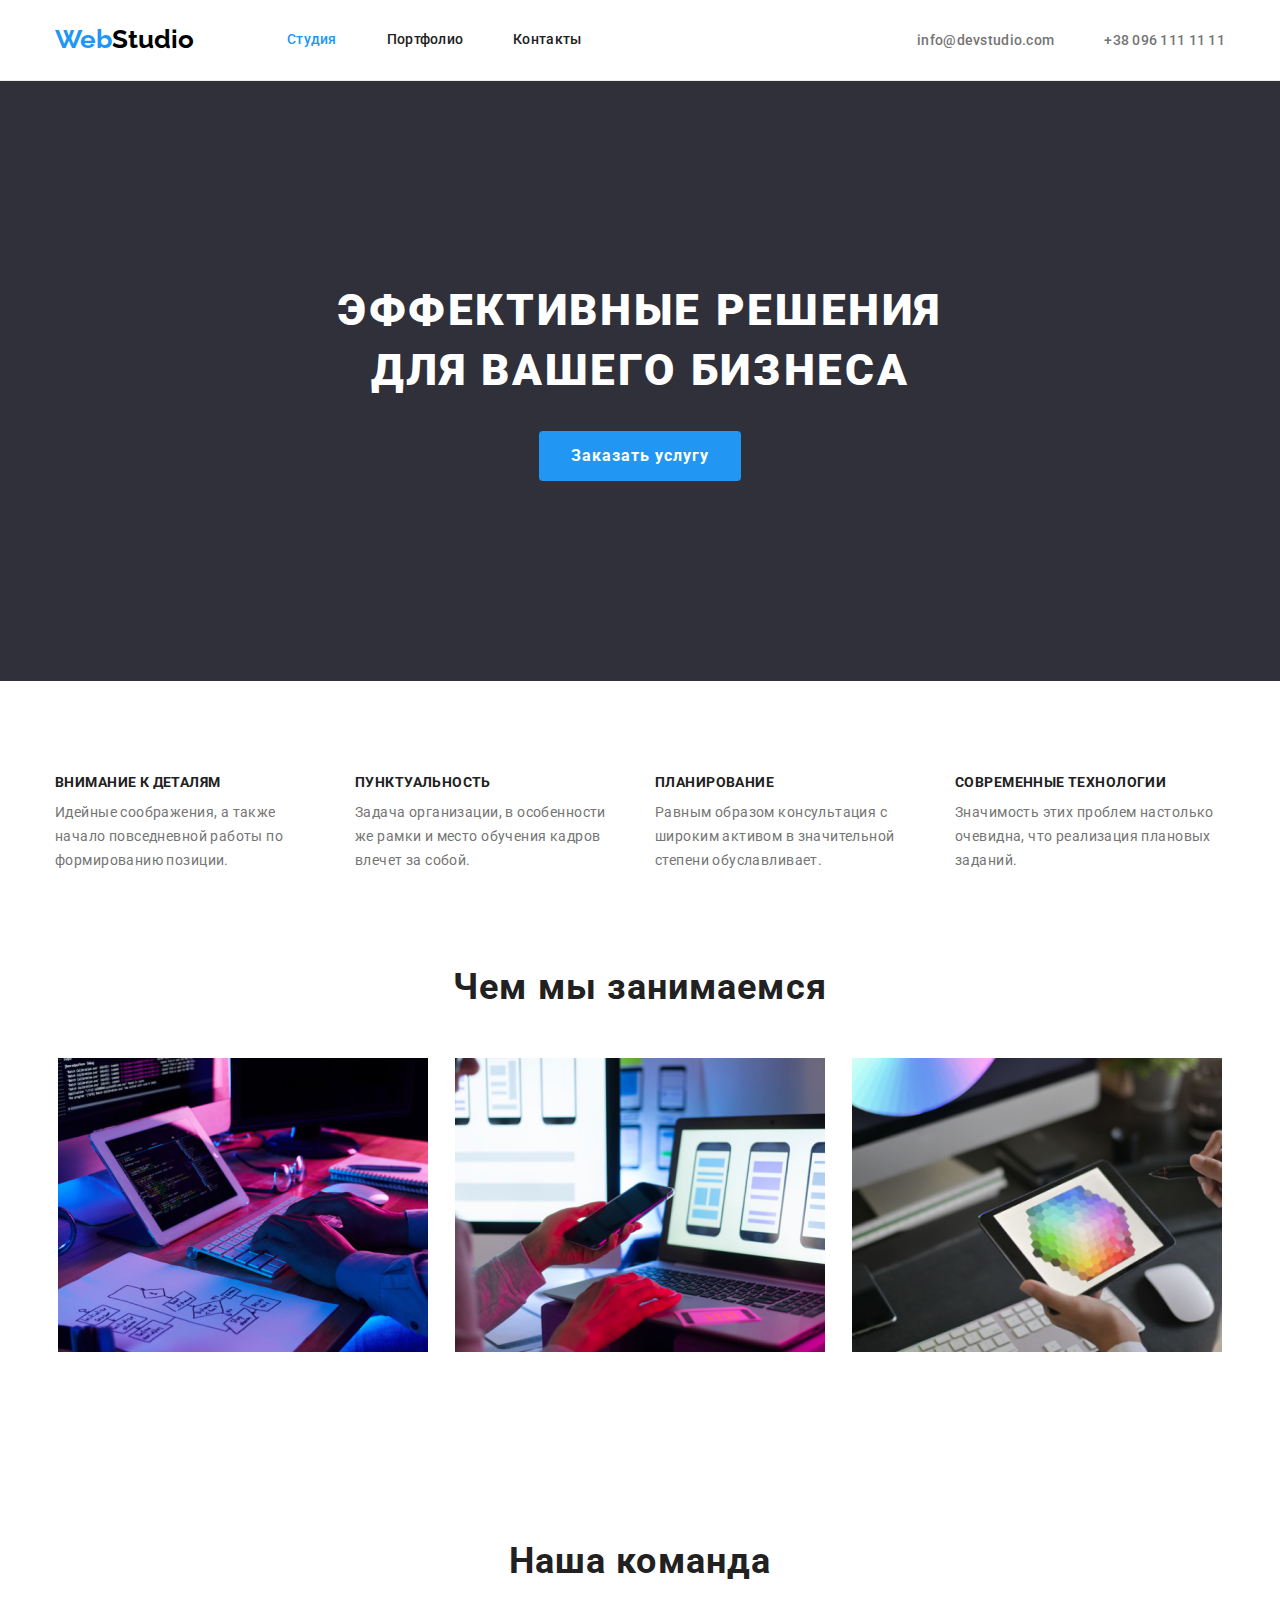
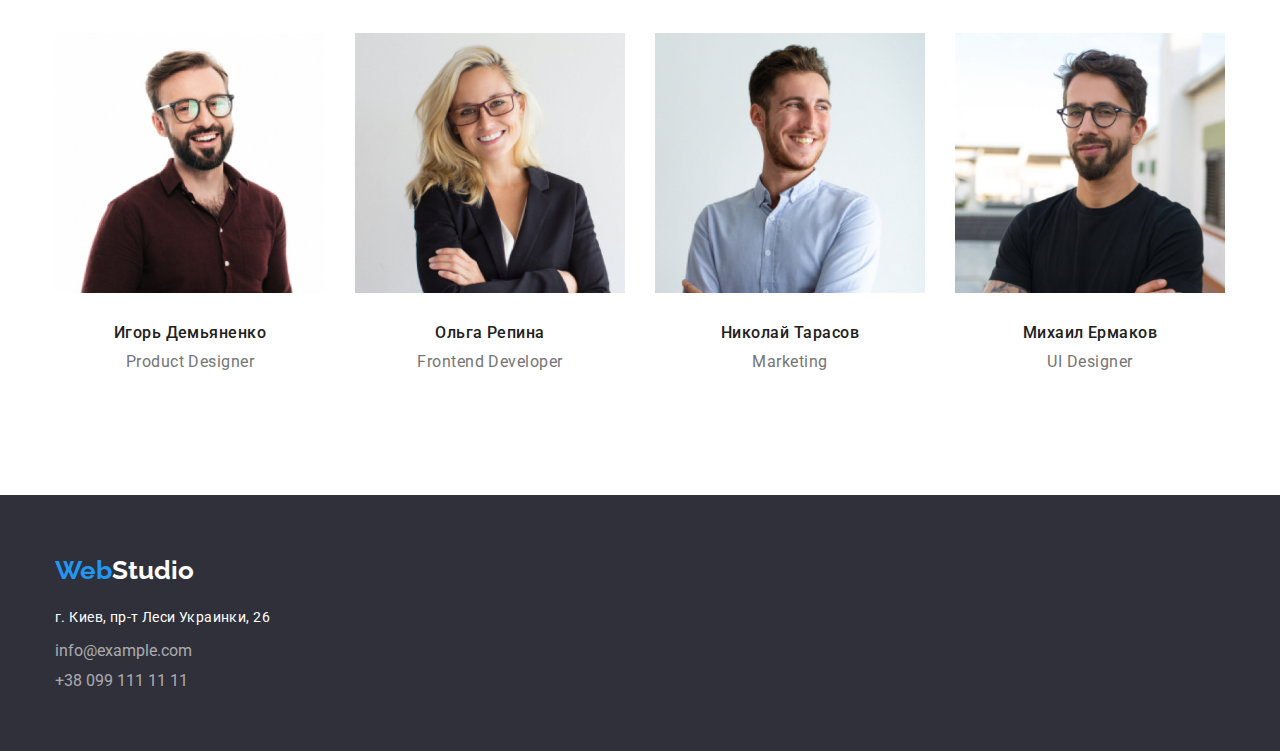
==== commit 31ec2705: "2-nd change" ====
--- a/index.html
+++ b/index.html
@@ -28,15 +28,15 @@
         </div>
     </header>
     <main>
-        <div class="container">
-            <section class="hero">
+        <section class="hero">
+            <div class="container">
                 <h1 class="title-hero">Эффективные решения<br>для вашего бизнеса</h1>
                 <button class="button">Заказать услугу</button>
-            </section>
-        </div>
+            </div>
+        </section>
         <!--Наши преимущества-->
-        <div class="container">
-            <section class="our-advantages">
+        <section class="our-advantages">
+            <div class="container">
                 <h2 class="visually-hidden">Наши преимущества</h2>
                 <ul class="list-advantages">
                     <li class="desc-advantages">
@@ -56,10 +56,10 @@
                         <p class="advantages">Значимость этих проблем настолько очевидна, что реализация плановых заданий.</p>
                     </li>
                 </ul>
-            </section>
-        </div>
-        <div class="container">
-            <section class="our-work">
+            </div>
+        </section>
+        <section class="our-work">
+            <div class="container">
                 <h2 class="section-title">Чем мы занимаемся</h2>
                 <ul class="list-work">
                     <li>
@@ -72,10 +72,10 @@
                         <img class="work" src="./img/box-3.png" alt="Человек выбирает нужный цвет на планшете" width="370"/>
                     </li>
                 </ul>
-            </section>
-        </div>    
-        <div class="container">
-            <section class="our-team">
+            </div>
+        </section>
+        <section class="our-team">
+            <div class="container">
                 <h2 class="section-team">Наша команда</h2>
                     <ul class="all-team">
                         <li class="team-memeber">
@@ -99,8 +99,8 @@
                             <p class="employee-job" lang="en">UI Designer</p>     
                         </li>
                     </ul>
-            </section>
-        </div>    
+            </div>
+        </section>  
     </main>
     <footer>
         <div class="container">
--- a/css/style.css
+++ b/css/style.css
@@ -30,11 +30,9 @@
         margin: 0;
     }
     header {
-        /* display: flex; */
         align-items: center;
         border-bottom: 1px solid #ECECEC;
         background-color: var(--third-background-color);
-        /* flex-direction: row; */
     }
     nav {
         display: flex;
@@ -113,21 +111,16 @@
         font-weight: 900;
         line-height: 1.36;
         letter-spacing: 0.06em;
-        /* display: block; */
         padding-top: 200px;
         padding-bottom: 200px;
         margin-bottom: 94px;
     }
     .title-hero {
-        /* display: block; */
-        /* flex-direction: column; */
         font-size: 44px;
         font-weight: 900;
         text-align: center;
-        /* padding-top: 200px; */
         padding-bottom: 30px;
-        color: var(--third-background-color);
-        
+        color: var(--third-background-color);  
     }
     .button {
         display: block;
@@ -142,7 +135,7 @@
         padding: 10px 32px;
         border: 2px;
         border-radius: 4px;
-        cursor:pointer;
+        cursor: pointer;
     }
     .list-advantages {
         display: flex;
@@ -166,6 +159,7 @@
         letter-spacing: 0.03em;
         color: var(--secondary-text-color);
         text-transform: uppercase;
+        margin-bottom: 10px;
     }
     .list-advantages>li:not(:last-child) {
         margin-right: 30px;
@@ -223,8 +217,7 @@
     }
     .team-memeber {
         background-color: var(--third-background-color);
-        border-radius: 0px 0px 4px 4px;
-        
+        border-radius: 0px 0px 4px 4px;    
     }
     .all-team>li:last-child {
         margin-right: 0;
@@ -256,19 +249,25 @@
         margin: -1px;
     }
     main {
-        /* display: flex;
-        width: 1600px; */
         background-color: var(--third-background-color);
     }
     .main {
         display: block;
-        margin-top: 94px;
+        padding-top: 94px;
         width: 1170px;
+        align-items: center;
+        margin: auto;
+    }
+    .total {
+        display: flex;
+        flex-direction: column;
+        text-align: center;
     }
     .filter {
-        /* display: block; */
-        text-align: center;
-        margin-bottom: 50px;
+        display: flex;
+        text-align: center;
+        padding-bottom: 50px;
+        margin: auto;
     }
     .list-filter {
         display: inline-block;
@@ -279,7 +278,11 @@
         color: var(--secondary-text-color);
         cursor:pointer;
         margin-right: 8px;
-        height: 38px;
+        font-size: 16px;
+        font-weight: 500;
+        line-height: 26px;
+        letter-spacing: 0.03em;
+        text-align: center;
     }
     .button-filter:hover,
     .button-filter:focus {
@@ -315,7 +318,7 @@
         padding: 20px 24px;
     }
     .projects-description {
-        margin: 0;
+        text-align: left;
     }
     .img-advertisment {
         display: block;
@@ -334,16 +337,17 @@
     .footer-contacts {
         font-style: normal;
         color: rgba(255,255,255,0.6);
-        margin-top: 9px;
+        margin-top: 12px;
         margin-bottom: 0;
 
     }
     footer  .icon {
         color: var(--third-background-color);
-        padding-top: 60px;
+        
     }
     footer {
         background-color: var(--secondary-background-color);
         display: block;
+        padding-top: 60px;
         padding-bottom: 60px;
     }